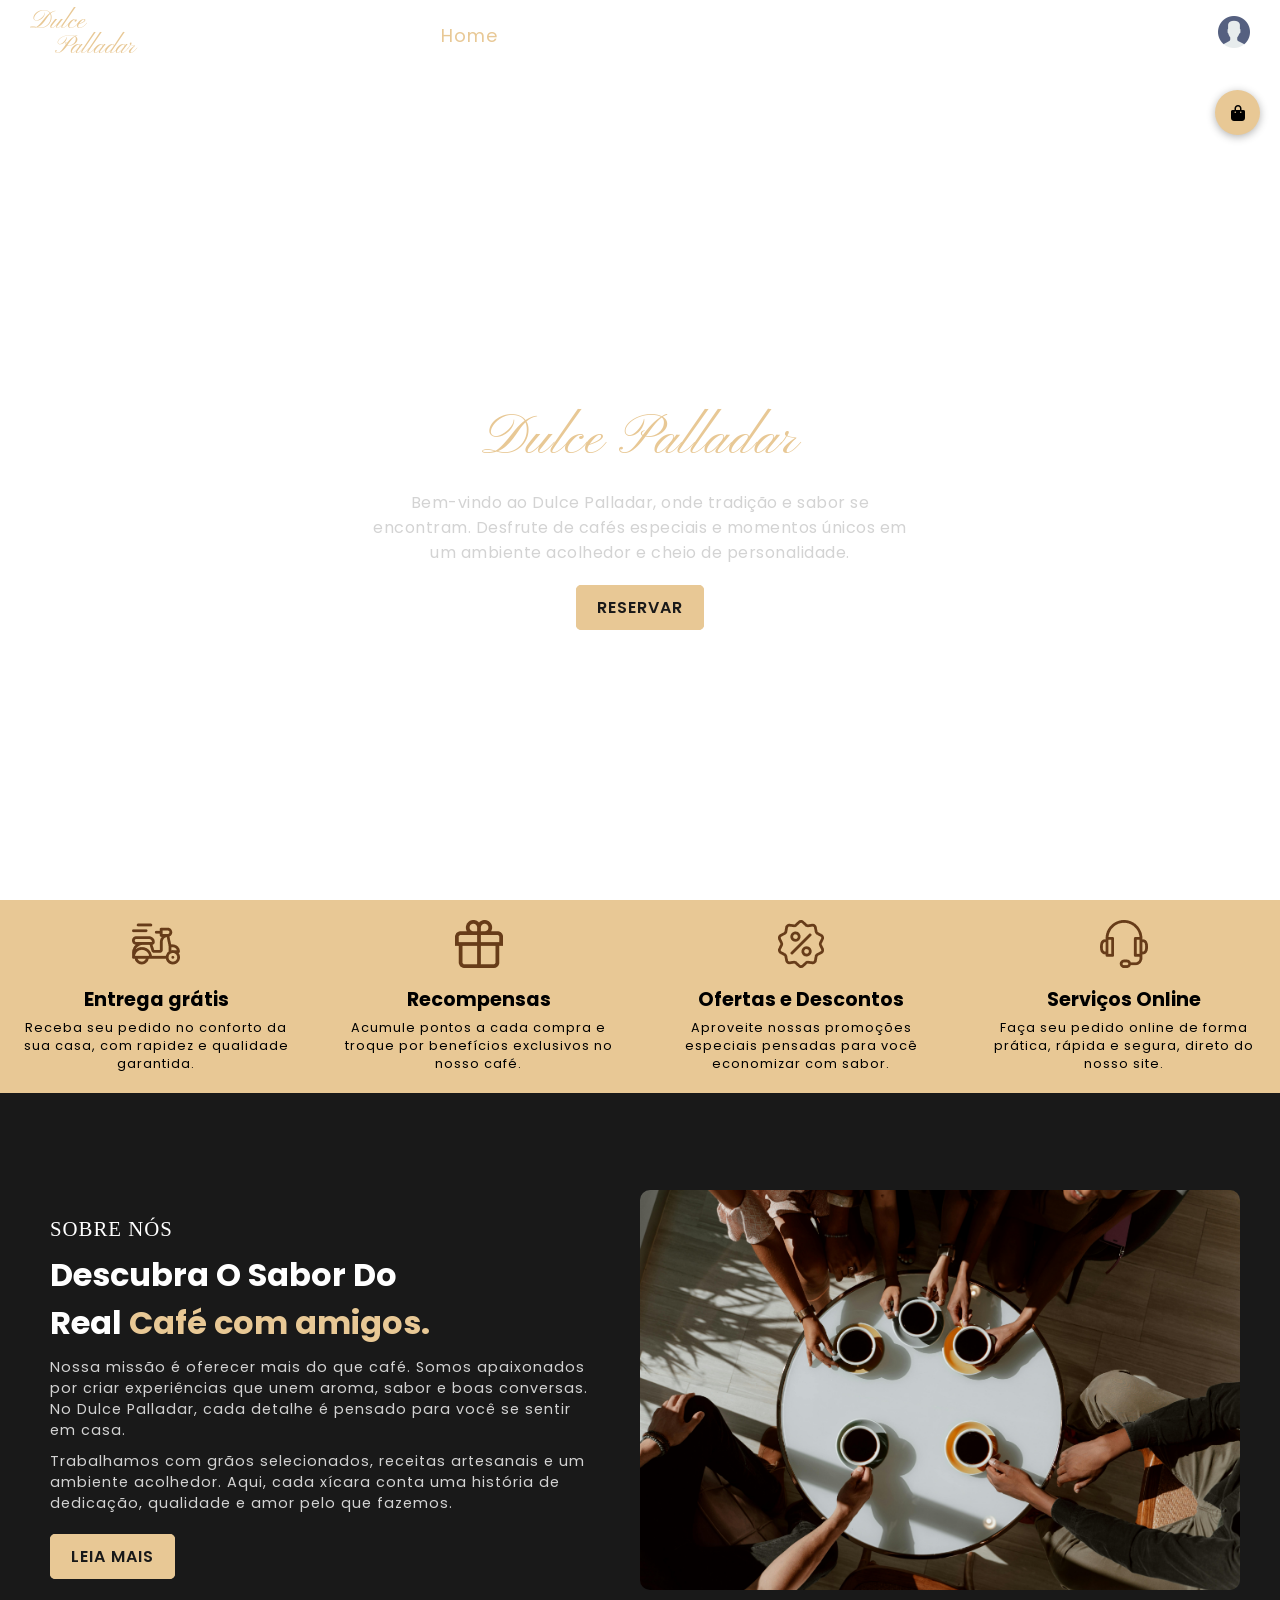
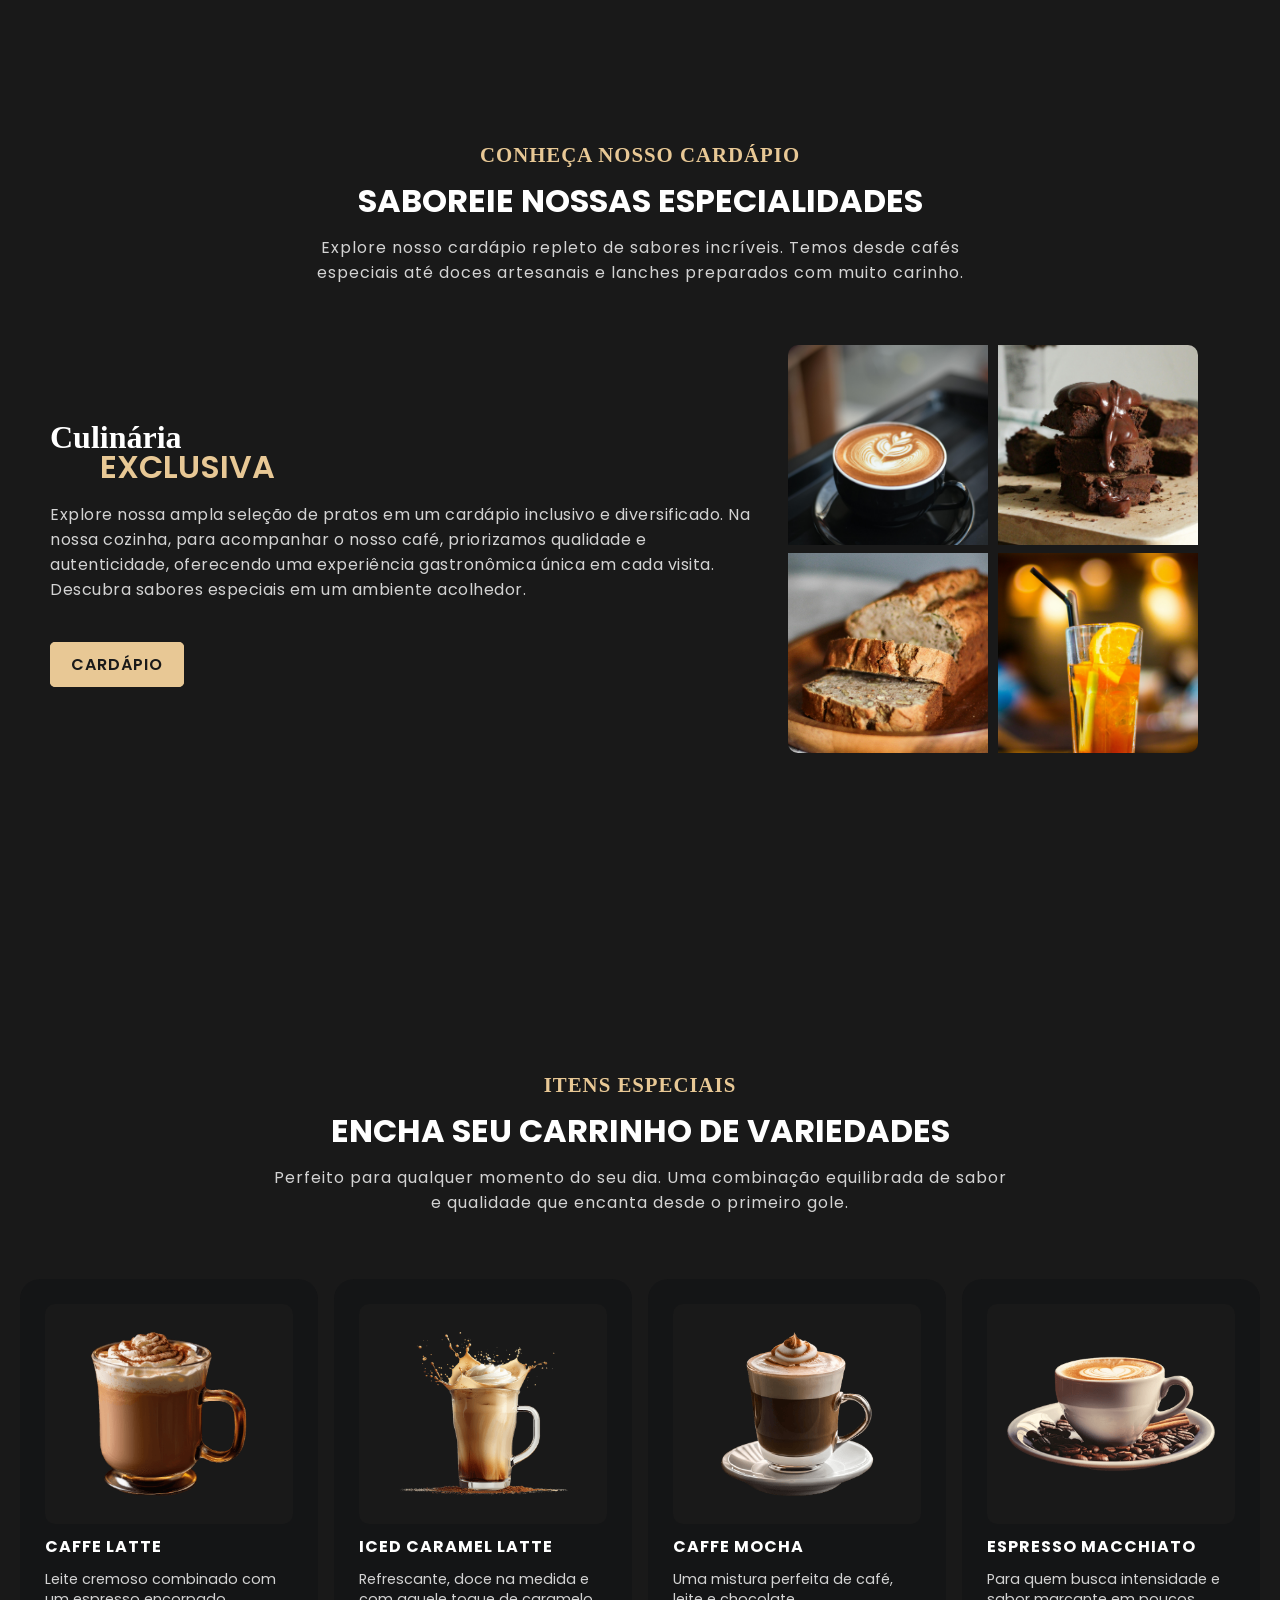
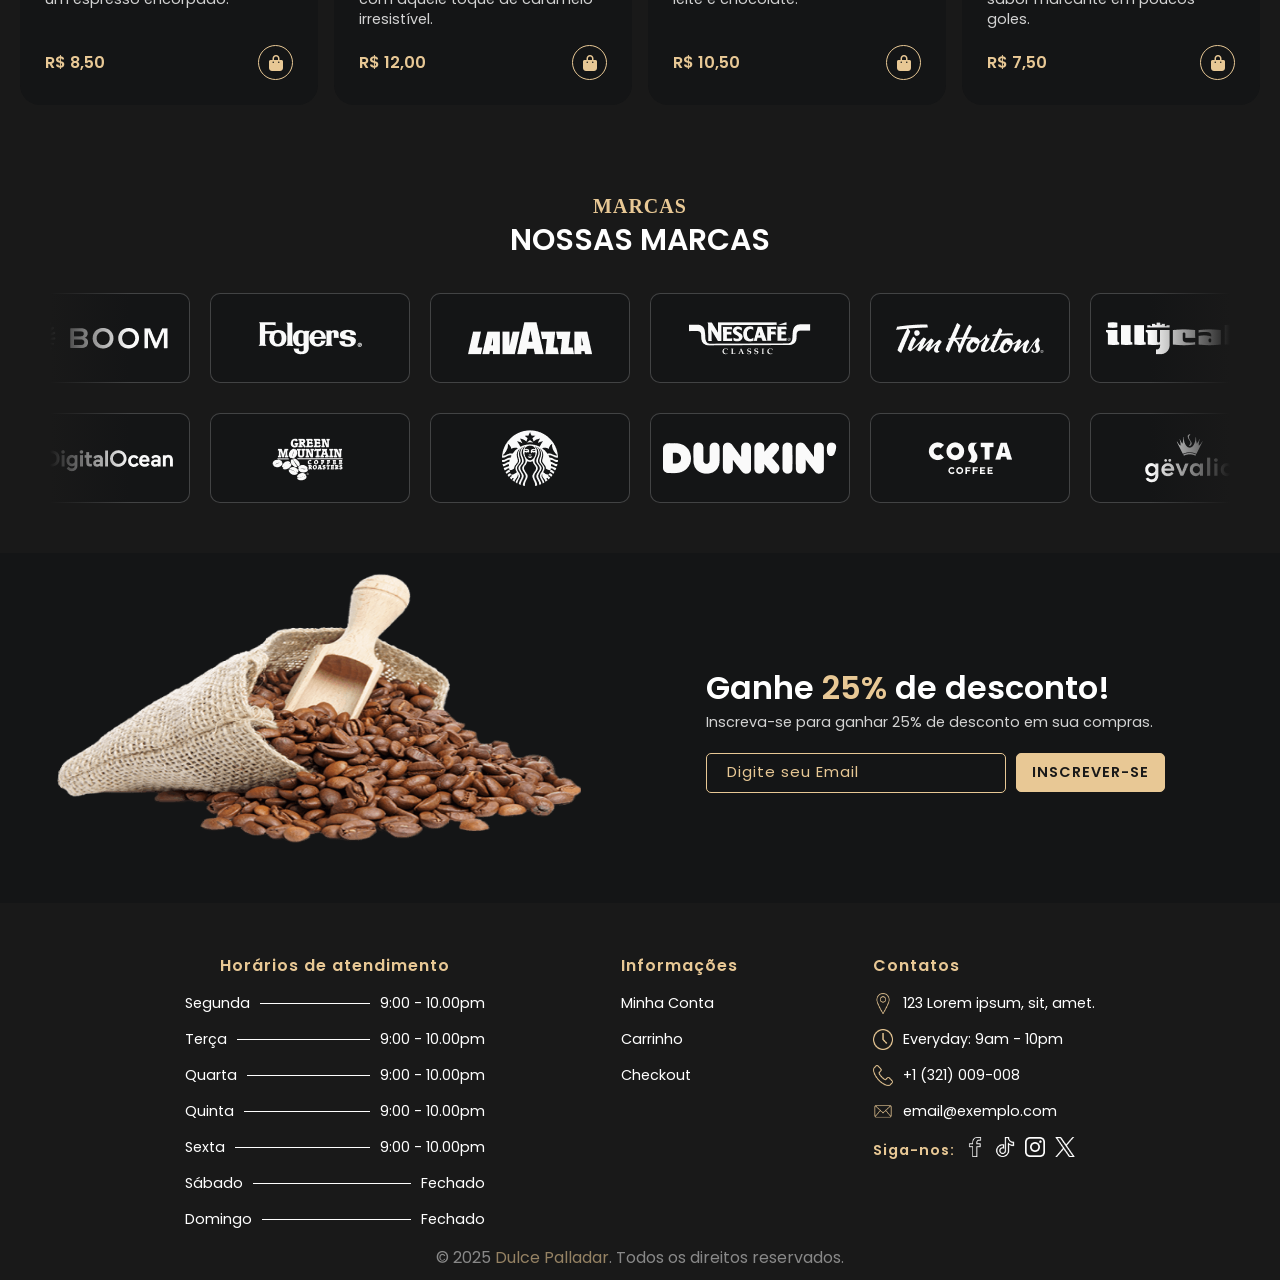
==== html/index.html @ 9bc7b3aa "feat: versão inicial do projeto" ====
<!DOCTYPE html>
<html lang="pt-br">

<head>
    <meta charset="UTF-8">
    <meta name="viewport" content="width=device-width, initial-scale=1.0">
    <link rel="stylesheet" href="../css/home.css">
    <link rel="shortcut icon" href="../assets/img/coffee-logo.png" type="image/x-icon">
    <link rel="stylesheet" href="https://cdnjs.cloudflare.com/ajax/libs/font-awesome/6.5.0/css/all.min.css">

    <title>Dulce Palladar</title>

</head>

<body>

    <section class="section-header" id="header">

        <div class="bg-section">

            <video class="vid-banner" src="../assets/vid/vidbanner.mp4" autoplay loop muted></video>

            <nav class="navbar">

                <a class="logo" href="#header">Dulce <br> <span>Palladar</span></a>

                <ul class="menu">

                    <li>
                        <a class="active" href="#header">Home</a>
                    </li>

                    <li>
                        <a href="cardapio.html">Cardápio</a>
                    </li>

                    <li>
                        <a href="#especiais">Especiais</a>
                    </li>

                    <li>
                        <a href="#footer">Contato</a>
                    </li>

                </ul>

                <div class="user">

                    <a href="../login/form.html" aria-label="Entrar ou acessar cadastro"><img src="../assets/img/user.png" alt="icone de usuário"></a>

                    <button class="icon-menu-mobile" onclick="abrirMenu()">
                        <img src="../assets/img/menu.png" alt="">
                    </button>

                </div>

                <div class="box-menu-mobile">

                    <button class="fecharmenu" onclick="fecharMenu()">
                        <img src="../assets/img/close.png" alt="">
                    </button>

                    <ul class="menu-mobile">

                        <li>
<a class="active" href="index.html">Home</a>
                        </li>

                        <li>
                            <a href="#cardapio">Cardápio</a>
                        </li>

                        <li>
                            <a href="#especiais">Especiais</a>
                        </li>

                        <li>
                            <a href="#footer">Contato</a>
                        </li>
                        
                        <div class="contato-mobile">

                            <li>
                                <img src="../assets/img/email.png" alt="">
                                <a href="#">email@company.com</a>
                            </li>

                            <li>
                                <img src="../assets/img/telephone.png" alt="">
                                <a href="#">+55 (12) 22424-2424</a>
                            </li>

                        </div>

                        <div class="social-mobile">

                            <a href="#">
                                <img src="../assets/img/twitter.png" alt="">
                            </a>

                            <a href="#">
                                <img src="../assets/img/facebook.png" alt="">
                            </a>

                            <a href="#">
                                <img src="../assets/img/instagram.png" alt="">
                            </a>

                            <a href="#">
                                <img src="../assets/img/whatsapp.png" alt="">
                            </a>

                        </div>

                    </ul>

                    <div class="box-btn-reservar-mobile">

                        <a class="btn-reservar-mobile" href="#">Reservar</a>

                    </div>

                </div>

            </nav>

            <!-- Botão flutuante do carrinho -->
            <div class="floating-cart-button" onclick="abrirCarrinho()">

                <i class="fas fa-bag-shopping"></i>

            </div>

            <!-- Sidebar do carrinho -->
            <div class="sidebar-cart" id="sidebarCart">

                <button class="close-cart" onclick="fecharCarrinho()">×</button>

                <h2>Seu Carrinho</h2>

                <div class="cart-content">

                    <p>Carrinho vazio...</p>

                </div>

            </div>

            <div class="text-banner">

                <h1>Dulce Palladar</h1>

                <p>Bem-vindo ao Dulce Palladar, onde tradição e sabor se encontram. 
                    Desfrute de cafés especiais e momentos únicos em um ambiente
                    acolhedor e cheio de personalidade.
                </p>

                <a  class="btn-reservar-mobile-principal btn" href="#">Reservar</a>

            </div>

        </div>

    </section>

    <div class="services">

        <div class="box-services">

            <img src="../assets/img/moto-icon.png" alt="">

            <h4>Entrega grátis</h4>

            <p>Receba seu pedido no conforto da sua casa, com rapidez e qualidade garantida.</p>

        </div>

        <div class="box-services">

            <img src="../assets/img/presente-icon.png" alt="">

            <h4>Recompensas</h4>

            <p>Acumule pontos a cada compra e troque por benefícios exclusivos no nosso café.</p>

        </div>

        <div class="box-services">

            <img src="../assets/img/desconto-icon.png" alt="">

            <h4>Ofertas e Descontos</h4>

            <p>Aproveite nossas promoções especiais pensadas para você economizar com sabor.</p>

        </div>

        <div class="box-services">

            <img src="../assets/img/atendimento-icon.png" alt="">

            <h4>Serviços Online</h4>

            <p>Faça seu pedido online de forma prática, rápida e segura, direto do nosso site.</p>

        </div>

    </div>

    <section class="section-sobre">

        <div class="box-text">

            <p class="title">Sobre nós</p>

            <h2 class="sub-title">Descubra O Sabor Do <br> Real <span>Café com amigos.</span></h2>

            <p>Nossa missão é oferecer mais do que café. 
                Somos apaixonados por criar experiências que unem aroma, 
                sabor e boas conversas. No Dulce Palladar, cada detalhe é pensado
                 para você se sentir em casa.
            </p>

            <p>Trabalhamos com grãos selecionados,
                 receitas artesanais e um ambiente acolhedor.
                  Aqui, cada xícara conta uma história de dedicação,
                   qualidade e amor pelo que fazemos.
            </p>

            <div class="box-btn-leiamais">
                <a class="btn-leia-mais btn" href="#">Leia Mais</a>
            </div>

        </div>

        <div class="box-img">
            <img src="../assets/img/cafe-amigos.jpg" alt="">
        </div>

    </section>

    <section class="menu-especial" id="cardapio">

        <div class="menu-especial-title">

            <h5>Conheça Nosso Cardápio</h5>

            <h2>Saboreie Nossas Especialidades</h2>

            <p>Explore nosso cardápio repleto de sabores incríveis.
                 Temos desde cafés especiais até doces artesanais e lanches preparados
                  com muito carinho.

            </p>

        </div>

        <div class="box-especialidades">

            <div class="esp-text">

                <h2>Culinária <br> <span>Exclusiva</span></h2>

                <p>Explore nossa ampla seleção de pratos em um cardápio inclusivo e diversificado. Na nossa cozinha,
                    para acompanhar o nosso café, priorizamos qualidade e autenticidade, oferecendo uma experiência
                    gastronômica única em cada visita. Descubra sabores especiais em um ambiente acolhedor.
                </p>

                <a class="btn" href="#">Cardápio</a>

            </div>

            <div class="esp-img">

                <img class="img1" src="../assets/img/cafe.jpg" alt="">
                <img class="img2" src="../assets/img/doce.jpg" alt="">
                <img class="img3" src="../assets/img/pao.jpg" alt="">
                <img class="img4" src="../assets/img/suco.jpg" alt="">

            </div>

        </div>

    </section>

    <section class="section-especial-itens">

        <div class="especial-itens-title">

            <h5>Itens especiais</h5>

            <h2>Encha seu carrinho de variedades</h2>

            <p>Perfeito para qualquer momento do seu dia.
                 Uma combinação equilibrada de sabor e qualidade
                  que encanta desde o primeiro gole.
            </p>

        </div>

        <div class="box-itens-especiais" id="especiais">

            <div class="cards">

                <div class="box-img-card">
                    <img src="../assets/img/9.png" alt="">
                </div>

                <div class="text-card">

                    <h6>CAFFE LATTE</h6>

                    <p>Leite cremoso combinado com um espresso encorpado.</p>

                    <div class="valor-btn">

                        <p>$20,00</p>

                        <div class="box-btn-cart">
                            <i class="fas fa-bag-shopping"></i>
                        </div>

                    </div>

                </div>

            </div>

            <div class="cards">

                <div class="box-img-card">
                    <img src="../assets/img/10.png" alt="">
                </div>

                <div class="text-card">

                    <h6>ICED CARAMEL LATTE</h6>

                    <p>Refrescante, doce na medida e com aquele toque de caramelo irresistível.</p>

                    <div class="valor-btn">

                        <p>$20,00</p>

                        <div class="box-btn-cart">
                            <i class="fas fa-bag-shopping"></i>
                        </div>

                    </div>

                </div>

            </div>

            <div class="cards">

                <div class="box-img-card">
                    <img src="../assets/img/11.png" alt="">
                </div>

                <div class="text-card">

                    <h6>CAFFE MOCHA</h6>

                    <p>Uma mistura perfeita de café, leite e chocolate.</p>

                    <div class="valor-btn">

                        <p>$20,00</p>

                        <div class="box-btn-cart">
                            <i class="fas fa-bag-shopping"></i>
                        </div>

                    </div>

                </div>

            </div>

            <div class="cards">

                <div class="box-img-card">
                    <img src="../assets/img/12.png" alt="">
                </div>

                <div class="text-card">

                    <h6>ESPRESSO MACCHIATO</h6>

                    <p>Para quem busca intensidade e sabor marcante em poucos goles.</p>

                    <div class="valor-btn">

                        <p>$20,00</p>

                        <div class="box-btn-cart">
                            <i class="fas fa-bag-shopping"></i>
                        </div>

                    </div>

                </div>

            </div>

        </div>

    </section>

    <section class="section-brands">

        <div class="title-brands">

            <h5>Marcas</h5>

            <h2>Nossas Marcas</h2>

        </div>

        <div class="box-brands">

            <div class="slider">

                <div class="flex-brand">

                    <div class="brands">
                        <img src="../assets/img/brand-1.png" alt="">
                    </div>
    
                    <div class="brands">
                        <img src="../assets/img/brand-2.png" alt="">
                    </div>
    
                    <div class="brands">
                        <img src="../assets/img/brand-3.png" alt="">
                    </div>
    
                    <div class="brands">
                        <img src="../assets/img/brand-4.png" alt="">
                    </div>
    
                    <div class="brands">
                        <img src="../assets/img/brand-5.png" alt="">
                    </div>
    
                    <div class="brands">
                        <img src="../assets/img/brand-6.png" alt="">
                    </div>
    
                </div>
    
                <div class="flex-brand">
    
                    <div class="brands">
                        <img src="../assets/img/brand-1.png" alt="">
                    </div>
    
                    <div class="brands">
                        <img src="../assets/img/brand-2.png" alt="">
                    </div>
    
                    <div class="brands">
                        <img src="../assets/img/brand-3.png" alt="">
                    </div>
    
                    <div class="brands">
                        <img src="../assets/img/brand-4.png" alt="">
                    </div>
    
                    <div class="brands">
                        <img src="../assets/img/brand-5.png" alt="">
                    </div>
    
                    <div class="brands">
                        <img src="../assets/img/brand-6.png" alt="">
                    </div>
    
                </div>

                <div class="flex-brand">
    
                    <div class="brands">
                        <img src="../assets/img/brand-1.png" alt="">
                    </div>
    
                    <div class="brands">
                        <img src="../assets/img/brand-2.png" alt="">
                    </div>
    
                    <div class="brands">
                        <img src="../assets/img/brand-3.png" alt="">
                    </div>
    
                    <div class="brands">
                        <img src="../assets/img/brand-4.png" alt="">
                    </div>
    
                    <div class="brands">
                        <img src="../assets/img/brand-5.png" alt="">
                    </div>
    
                    <div class="brands">
                        <img src="../assets/img/brand-6.png" alt="">
                    </div>
    
                </div>

            </div>

            <div class="slider">

                <div class="flex-brand reverse">

                    <div class="brands">
                        <img src="../assets/img/brand-7.png" alt="">
                    </div>
    
                    <div class="brands">
                        <img src="../assets/img/brand-8.png" alt="">
                    </div>
    
                    <div class="brands">
                        <img src="../assets/img/brand-9.png" alt="">
                    </div>
    
                    <div class="brands">
                        <img src="../assets/img/brand-10.png" alt="">
                    </div>
    
                    <div class="brands">
                        <img src="../assets/img/brand-11.png" alt="">
                    </div>
    
                    <div class="brands">
                        <img src="../assets/img/brand-12.png" alt="">
                    </div>
    
                </div>

                <div class="flex-brand reverse">

                    <div class="brands">
                        <img src="../assets/img/brand-7.png" alt="">
                    </div>
    
                    <div class="brands">
                        <img src="../assets/img/brand-8.png" alt="">
                    </div>
    
                    <div class="brands">
                        <img src="../assets/img/brand-9.png" alt="">
                    </div>
    
                    <div class="brands">
                        <img src="../assets/img/brand-10.png" alt="">
                    </div>
    
                    <div class="brands">
                        <img src="../assets/img/brand-11.png" alt="">
                    </div>
    
                    <div class="brands">
                        <img src="../assets/img/brand-12.png" alt="">
                    </div>
    
                </div>

                <div class="flex-brand reverse">

                    <div class="brands">
                        <img src="../assets/img/brand-7.png" alt="">
                    </div>
    
                    <div class="brands">
                        <img src="../assets/img/brand-8.png" alt="">
                    </div>
    
                    <div class="brands">
                        <img src="../assets/img/brand-9.png" alt="">
                    </div>
    
                    <div class="brands">
                        <img src="../assets/img/brand-10.png" alt="">
                    </div>
    
                    <div class="brands">
                        <img src="../assets/img/brand-11.png" alt="">
                    </div>
    
                    <div class="brands">
                        <img src="../assets/img/brand-12.png" alt="">
                    </div>
    
                </div>
    
            </div>

        </div>

    </section>

    <section class="section-desconto">

        <div class="desconto-img">
            <img src="../assets/img/img-desconto.png" alt="">
        </div>

        <div class="desconto-subscribe">

            <h2>Ganhe <span>25%</span> de desconto!</h2>

            <p>Inscreva-se para ganhar 25% de desconto em sua compras.</p>

            <div class="desconto-email">

                <form class="form-desconto">

                    <input type="email" name="email" placeholder="Digite seu Email">

                    <button class="btn" type="submit">Inscrever-se</button>

                </form>

            </div>

        </div>

    </section>

    <footer id="footer">

        <div class="box-horarios">

            <h6>Horários de atendimento</h6>

            <div class="horarios">

                <p>Segunda</p>

                <div class="line"></div>

                <p>9:00 - 10.00pm</p>

            </div>

            <div class="horarios">

                <p>Terça</p>

                <div class="line"></div>

                <p>9:00 - 10.00pm</p>

            </div>

            <div class="horarios">

                <p>Quarta</p>

                <div class="line"></div>

                <p>9:00 - 10.00pm</p>

            </div>

            <div class="horarios">

                <p>Quinta</p>

                <div class="line"></div>

                <p>9:00 - 10.00pm</p>

            </div>

            <div class="horarios">

                <p>Sexta</p>

                <div class="line"></div>

                <p>9:00 - 10.00pm</p>

            </div>

            <div class="horarios">

                <p>Sábado</p>

                <div class="line"></div>

                <p>Fechado</p>

            </div>

            <div class="horarios">

                <p>Domingo</p>

                <div class="line"></div>

                <p>Fechado</p>

            </div>

        </div>

        <div class="informacoes">

            <h5>Informações</h5>

            <a href="#">Minha Conta</a>
            <a href="#">Carrinho</a>
            <a href="#">Checkout</a>

        </div>

        <div class="box-contato">

            <h5>Contatos</h5>

            <div class="contato">

                <img src="../assets/img/place-localizer.png" alt="">
                <p>123 Lorem ipsum, sit, amet.</p>

            </div>

            <div class="contato">

                <img src="../assets/img/clock.png" alt="">
                <p>Everyday: 9am - 10pm</p>

            </div>

            <div class="contato">

                <img src="../assets/img/telephone.png" alt="">
                <a href="#">+1 (321) 009-008</a>

            </div>

            <div class="contato">

                <img src="../assets/img/email.png" alt="">
                <a href="#">email@exemplo.com</a>

            </div>

            <div class="social">

                <p>Siga-nos:</p>

                <a href="#">
                    <img src="../assets/img/facebook.png" alt="">
                </a>
                
                <a href="#">
                    <img src="../assets/img/tik-tok.png" alt="">
                </a>
                
                <a href="#">
                    <img src="../assets/img/instagram.png" alt="">
                </a>

                <a href="#">
                    <img src="../assets/img/twitter.png" alt="">
                </a>

            </div>

        </div>

        <p>&copy; 2025 <span>Dulce Palladar</span>. Todos os direitos reservados.</p>

    </footer>

</body>
<script src="../scripts.js"></script>
</html>
---- css/home.css ----
@import url("https://fonts.googleapis.com/css2?family=Poppins:wght@400;600;700&display=swap");
@import url('https://fonts.googleapis.com/css2?family=Pinyon+Script&display=swap');

* {
  margin: 0px;
  padding: 0px;
  box-sizing: border-box;
  font-family: "Poppins";
  scroll-behavior: smooth;
  transition: all 0.3s ease-in-out;
}

:root {
  --font-destaque: "Brawler", serif;
  --font-logo: "Pinyon Script", cursive;
  --cor-padrao: #fff;
  --cor-destaque: #e8c895;
  --cor-neutra: #d3d3d3;
  --cor-de-fundo: #191919;
}

.btn {
  text-transform: uppercase;
  letter-spacing: 1px;
  font-weight: 600;
  color: var(--cor-de-fundo);
  background-color: var(--cor-destaque);
  border: 1px solid var(--cor-destaque);
  padding: 10px 20px;
  text-decoration: none;
  border-radius: 5px;
  transition: 0.3s ease;
}

.btn:hover {
  background-color: transparent;
  color: var(--cor-destaque);
}

/*******HEADER********/

.section-header {
  height: 100vh;
}

.navbar {
  position: fixed;
  top: 0;
  left: 0;
  width: 100%;
  height: 70px;
  display: flex;
  justify-content: center;
  align-items: center;
  z-index: 999;
  background-color: transparent;
  transition: background-color 0.3s ease, backdrop-filter 0.3s ease;
}

/* Quando rolar, ativa o fundo */
.navbar.scrolling {
  background-color: rgba(25, 25, 25, 0.9);
  backdrop-filter: blur(8px);
}

.logo {
  font-family: var(--font-logo);
  color: var(--cor-destaque);
  font-size: 1.6rem;
  line-height: 25px;
  cursor: pointer;
  position: absolute;
  left: 30px;
}

.logo > span {
  font-family: var(--font-logo);
  margin-left: 25px;
}

.menu {
  display: flex;
  list-style: none;
  gap: 25px;
}

.menu > li > a {
  text-decoration: none;
  color: var(--cor-padrao);
  font-size: 18px;
  letter-spacing: 1px;
}

.menu > li > a:hover {
  color: var(--cor-destaque);
  transition: 0.5s;
}

.menu > li > a.active {
  color: var(--cor-destaque);
}

.box-menu-mobile {
  display: none;
}

.icon-menu-mobile {
  display: none;
}

.user {
  position: absolute;
  right: 30px;
}

.user > a > img {
  width: 32px;
  height: 32px;
  object-fit: contain;
  cursor: pointer;
}

.esp-img {
  display: grid;
  grid-template-columns: repeat(2, minmax(0, 1fr));
  gap: 8px;
  align-items: center;
}

.esp-img > img {
  width: 100%;
  max-width: 200px;
  aspect-ratio: 1;
  height: auto;
  object-fit: cover;
}

.box-itens-especiais {
  grid-template-columns: repeat(4, minmax(0, 1fr));
  align-items: stretch;
}

.cards {
  min-width: 0;
  height: auto;
  min-height: 420px;
  display: flex;
  flex-direction: column;
}

.box-img-card {
  flex: 0 0 220px;
  height: auto;
  overflow: hidden;
}

.box-img-card > img {
  max-height: 180px;
  object-fit: contain;
}

.text-card {
  flex: 1;
  height: auto;
  min-height: 150px;
}

.text-card > h6,
.text-card > p {
  overflow-wrap: anywhere;
}

.form-desconto {
  display: flex;
  align-items: center;
  flex-wrap: wrap;
  gap: 10px;
}

.form-desconto > input {
  min-width: 0;
}

.vid-banner {
  position: absolute;
  width: 100%;
  height: 100%;
  object-fit: cover;
  object-position: center;
  filter: brightness(50%);
}

.text-banner {
  position: absolute;
  text-align: center;
  width: 100%;
  max-width: 600px;
  top: 45%;
  left: 50%;
  transform: translate(-50%);
  padding: 0 20px;
}

.text-banner > h1 {
  font-family: var(--font-logo);
  font-weight: 400;
  font-size: 3.5rem;
  color: var(--cor-destaque);
  margin-bottom: 15px;
  letter-spacing: 1px;
}

.text-banner > p {
  font-size: 1rem;
  letter-spacing: 0.5px;
  color: var(--cor-neutra);
  margin-bottom: 30px;
}

.text-banner > .btn-reservar-mobile-principal {
  font-size: 1rem;
}

.btn-reservar-mobile {
  display: none;
}

/* Botão flutuante fixo do carrinho */
.floating-cart-button {
   position: fixed;
   top: 90px;
   right: 20px;
  z-index: 1000;
  width: 45px;
  height: 45px;
  background-color: var(--cor-destaque);
  border-radius: 50%;
  display: flex;
  justify-content: center;
  align-items: center;
  cursor: pointer;
  box-shadow: 0 2px 8px rgba(0, 0, 0, 0.3);
}

.floating-cart-button i {
  text-align: center;
}

/* Sidebar do carrinho */
.sidebar-cart {
   position: fixed;
   top: 0;
   right: -100%;
  width: 300px;
  height: 100%;
  background-color: #141516;
  box-shadow: 2px 0 10px rgba(0, 0, 0, 0.3);
  padding: 20px;
  z-index: 1001;
  transition: left 0.3s ease;
}

.sidebar-cart.open {
   right: 0;
}

.sidebar-cart h2 {
  color: var(--cor-destaque);
  font-size: 1.6rem;
  letter-spacing: 1px;
  margin-bottom: 20px;
}

.sidebar-cart .cart-content {
  color: var(--cor-padrao);
  font-size: 1rem;
  letter-spacing: 1px;
}

.close-cart {
  position: absolute;
  top: 15px;
  right: 20px;
  background: none;
  border: none;
  font-size: 2rem;
  color: var(--cor-destaque);
  cursor: pointer;
}

/*******SERVICES********/

.services {
  width: 100%;
  height: auto;
  padding: 20px;
  background-color: var(--cor-destaque);
  display: grid;
  grid-template-columns: repeat(4, 1fr);
  gap: 50px;
}

.box-services {
  text-align: center;
}

.box-services > img {
  margin-bottom: 10px;
}

.box-services > h4 {
  font-size: 1.2rem;
  margin-bottom: 5px;
}

.box-services > p {
  font-size: 0.8rem;
  letter-spacing: 1px;
}

/*******SECTION SOBRE********/

.section-sobre {
  background-color: var(--cor-de-fundo);
  width: 100%;
  min-height: 600px;
  display: flex;
  align-items: center;
}

.box-text {
  width: 50%;
  padding: 50px;
}

.box-text > .title {
  font-family: var(--font-destaque);
  font-size: 1.3rem;
  color: var(--cor-padrao);
  text-transform: uppercase;
  margin-bottom: 10px;
}

.box-text > .title:hover {
  color: var(--cor-destaque);
  transition: 0.3s;
}

.box-text > .sub-title {
  font-size: 2rem;
  color: var(--cor-padrao);
  margin-bottom: 10px;
}

.box-text > .sub-title > span {
  color: var(--cor-destaque);
}

.box-text > p {
  margin-bottom: 10px;
  font-size: 0.9rem;
  letter-spacing: 1px;
  color: var(--cor-neutra);
}

.box-btn-leiamais {
  margin-top: 30px;
}

.btn-leia-mais {
  font-size: 1rem;
}

.box-img > img {
  height: 400px;
  border-radius: 10px;
}

/*******MENU ESPECIAL********/

.menu-especial {
  padding: 50px;
  height: 100vh;
  background-color: var(--cor-de-fundo);
}

.menu-especial-title {
  display: flex;
  flex-direction: column;
  justify-content: center;
  align-items: center;
  gap: 10px;
  margin-bottom: 30px;
}

.menu-especial-title > h5 {
  font-family: var(--font-destaque);
  font-size: 1.3rem;
  color: var(--cor-destaque);
  text-transform: uppercase;
  letter-spacing: 1px;
}

.menu-especial-title > h2 {
  font-size: 2rem;
  color: var(--cor-padrao);
  text-transform: uppercase;
}

.menu-especial-title > p {
  font-size: 1rem;
  letter-spacing: 1px;
  color: var(--cor-neutra);
  text-align: center;
  max-width: 60%;
}

.box-especialidades {
  display: flex;
  align-items: center;
}

.esp-text {
  width: 60%;
}

.esp-text > h2 {
  font-family: var(--font-destaque);
  font-size: 2rem;
  font-weight: 600;
  color: var(--cor-padrao);
  line-height: 30px;
  margin-bottom: 20px;
}

.esp-text > h2 > span {
  margin-left: 50px;
  color: var(--cor-destaque);
  text-transform: uppercase;
}

.esp-text > p {
  color: var(--cor-neutra);
  margin-bottom: 50px;
  font-size: 1rem;
  letter-spacing: 0.5px;
}

.esp-text > a {
  font-size: 1rem;
}

.esp-img {
  width: 40%;
  text-align: center;
  padding: 30px;
}

.esp-img > img {
  width: 200px;
  height: 200px;
}

.esp-img > img:hover {
  scale: 110%;
  border-radius: 10px;
  transition: 0.5s;
}

.esp-img > .img1 {
  border-top-left-radius: 10px;
}

.esp-img > .img2 {
  border-top-right-radius: 10px;
}

.esp-img > .img3 {
  border-bottom-left-radius: 10px;
}

.esp-img > .img4 {
  border-bottom-right-radius: 10px;
}

/*******ESPECIAL ITENS********/

.section-especial-itens {
  background-color: var(--cor-de-fundo);
  padding: 80px 20px 40px;
}

.especial-itens-title {
  position: relative;
  z-index: 1;
  display: flex;
  flex-direction: column;
  justify-content: center;
  align-items: center;
  gap: 10px;
  text-align: center;
}

.especial-itens-title > h5 {
  font-family: var(--font-destaque);
  font-size: 1.3rem;
  text-transform: uppercase;
  letter-spacing: 1px;
  color: var(--cor-destaque);
}

.especial-itens-title > h2 {
  margin: 0;
  font-size: 2rem;
  text-transform: uppercase;
  color: var(--cor-padrao);
}

.especial-itens-title > p {
  font-size: 1rem;
  letter-spacing: 1px;
  max-width: 60%;
  color: var(--cor-neutra);
}

.box-itens-especiais {
  display: grid;
  grid-template-columns: repeat(4, minmax(0, 1fr));
  gap: 16px;
  margin-top: 64px;
  align-items: stretch;
}

.cards {
  background-color: #141516;
  min-height: 420px;
  height: auto;
  border-radius: 20px;
  padding: 25px;
  display: flex;
  flex-direction: column;
}

.box-img-card {
  display: flex;
  justify-content: center;
  align-items: center;
  width: 100%;
  height: 220px;
  flex: 0 0 220px;
  padding: 20px;
  border-radius: 10px;
  background-color: #191919;
  overflow: hidden;
}

.cards:hover .box-img-card > img {
  transform: scale(1.08) translateY(-3px);
}

.box-img-card > img {
  width: 100%;
  max-height: 180px;
  object-fit: contain;
  transition: transform 0.3s ease;
}

.text-card {
  flex: 1;
  min-height: 150px;
  height: auto;
  display: flex;
  flex-direction: column;
  justify-content: space-between;
}

.text-card > h6 {
  font-size: 1rem;
  color: var(--cor-padrao);
  letter-spacing: 1px;
  margin: 10px 0px;
}

.text-card > p {
  font-size: 0.9rem;
  color: var(--cor-neutra);
  margin-bottom: 16px;
  line-height: 1.4;
  min-height: 40px;
  height: auto;
}

.valor-btn {
  display: flex;
  justify-content: space-between;
  align-items: center;
  gap: 12px;
  margin-top: auto;
  min-height: 35px;
}

.valor-btn > p {
  min-width: 0;
  white-space: nowrap;
}

.valor-btn > p {
  font-size: 1rem;
  font-weight: 600;
  color: var(--cor-destaque);
}

.box-btn-cart {
  border: 1px solid #e8c895;
  border-radius: 100%;
  width: 35px;
  height: 35px;
  padding: 8px;
  position: relative;
}

.box-btn-cart > i {
  position: absolute;
  top: 50%;
  left: 50%;
  transform: translate(-50%, -50%);
  color: var(--cor-destaque);
  cursor: pointer;
}

.box-btn-cart:hover {
  background-color: #3E160C;
  transition: 0.5s;
}

/*******BRANDS********/

.section-brands {
  background-color: var(--cor-de-fundo);
  padding: 50px;
  text-align: center;
}

.title-brands {
  margin-bottom: 30px;
}

.title-brands > h5 {
  font-family: var(--font-destaque);
  font-size: 20px;
  color: var(--cor-destaque);
  text-transform: uppercase;
  letter-spacing: 1px;
}

.title-brands > h2 {
  font-size: 30px;
  font-weight: 600;
  color: var(--cor-padrao);
  text-transform: uppercase;
}

.slider {
  display: flex;
  gap: 20px;
}

.flex-brand {
  display: flex;
  gap: 20px;
  animation: brandLoop 20s linear infinite;
}

.reverse {
  animation-direction: reverse;
}

.box-brands {
  display: flex;
  flex-direction: column;
  justify-content: center;
  align-items: center;
  gap: 30px;
  overflow-x: hidden;
  position: relative;
}

.box-brands::before,
.box-brands::after {
  content: "";
  position: absolute;
  top: 0;
  width: 80px;
  height: 100%;
  z-index: 2;
  pointer-events: none;
}

.box-brands::before {
  left: 0;
  background: linear-gradient(
    to right,
    var(--cor-de-fundo) 0%,
    transparent 100%
  );
}

.box-brands::after {
  right: 0;
  background: linear-gradient(
    to left,
    var(--cor-de-fundo) 0%,
    transparent 100%
  );
}

.brands {
  border: 1px solid rgba(250, 250, 250, 0.2);
  border-radius: 10px;
  padding: 5px 10px;
  background-color: #141516;
  display: flex;
  justify-content: center;
  align-items: center;
  height: 90px;
  width: 200px;
}

@keyframes brandLoop {
  from {
    transform: translateX(0);
  }
  to {
    transform: translateX(100%);
  }
}

.section-desconto {
  background-color: #141516;
  padding: 0px 50px;
  display: flex;
  justify-content: space-between;
  align-items: center;
  height: 350px;
}

.desconto-img {
  height: 100%;
  width: 50%;
}

.desconto-img > img {
  width: 90%;
  height: 300px;
}

.desconto-subscribe {
  margin: auto;
}

.desconto-subscribe > h2 {
  font-size: 2rem;
  font-weight: 600;
  color: var(--cor-padrao);
}

.desconto-subscribe > h2 > span {
  color: var(--cor-destaque);
}

.desconto-subscribe > p {
  font-size: 0.9rem;
  color: var(--cor-neutra);
}

.desconto-email {
  margin-top: 20px;
}

.form-desconto > input {
  padding-inline: 20px;
  background-color: transparent;
  border: 1px solid #e8c895;
  border-radius: 5px;
  height: 40px;
  width: 300px;
}

.form-desconto > input::placeholder {
  color: var(--cor-destaque);
  letter-spacing: 1px;
  font-size: 15px;
}

.form-desconto > input:focus {
  background-color: var(--cor-padrao);
}

.form-desconto > button {
  font-size: 0.9rem;
  padding: 8px 15px;
}

.form-desconto > button:hover {
  background-color: transparent;
  color: var(--cor-destaque);
  transition: 0.5s;
}

footer {
  background-color: var(--cor-de-fundo);
  padding: 50px;
  display: flex;
  justify-content: space-evenly;
  position: relative;
}

.box-horarios {
  display: flex;
  flex-direction: column;
  justify-content: center;
  align-items: center;
  gap: 15px;
  width: 300px;
}

.box-horarios > h6 {
  font-size: 1rem;
  font-weight: 600;
  color: var(--cor-destaque);
  letter-spacing: 1px;
}

.horarios {
  display: flex;
  justify-content: center;
  align-items: center;
  gap: 10px;
  width: 100%;
}

.horarios > p {
  font-size: 0.9rem;
  color: var(--cor-padrao);
  flex-shrink: 0;
}

.line {
  width: 100%;
  height: 1px;
  background-color: var(--cor-padrao);
}

.informacoes {
  display: flex;
  flex-direction: column;
  gap: 15px;
}

.informacoes > h5 {
  font-size: 1rem;
  font-weight: 600;
  color: var(--cor-destaque);
  letter-spacing: 1px;
}

.informacoes > a {
  font-size: 0.9rem;
  color: var(--cor-padrao);
  text-decoration: none;
}

.box-contato {
  display: flex;
  flex-direction: column;
  gap: 15px;
}

.box-contato > h5 {
  font-size: 1rem;
  font-weight: 600;
  color: var(--cor-destaque);
  letter-spacing: 1px;
}

.contato {
  display: flex;
  gap: 10px;
}

.contato > p,
a {
  font-size: 0.9rem;
  color: var(--cor-padrao);
  text-decoration: none;
}

.contato > a:hover {
  color: var(--cor-destaque);
}

.contato > img {
  width: 20px;
}

.social {
  display: flex;
  align-items: center;
  gap: 10px;
}

.social > p {
  font-size: 0.9rem;
  font-weight: 600;
  color: var(--cor-destaque);
  letter-spacing: 1px;
}

.social > a > img {
  width: 20px;
}

footer > p {
  font-size: 1rem;
  color: var(--cor-neutra);
  opacity: 60%;
  position: absolute;
  bottom: 10px;
}

footer > p > span {
  color: var(--cor-destaque);
}
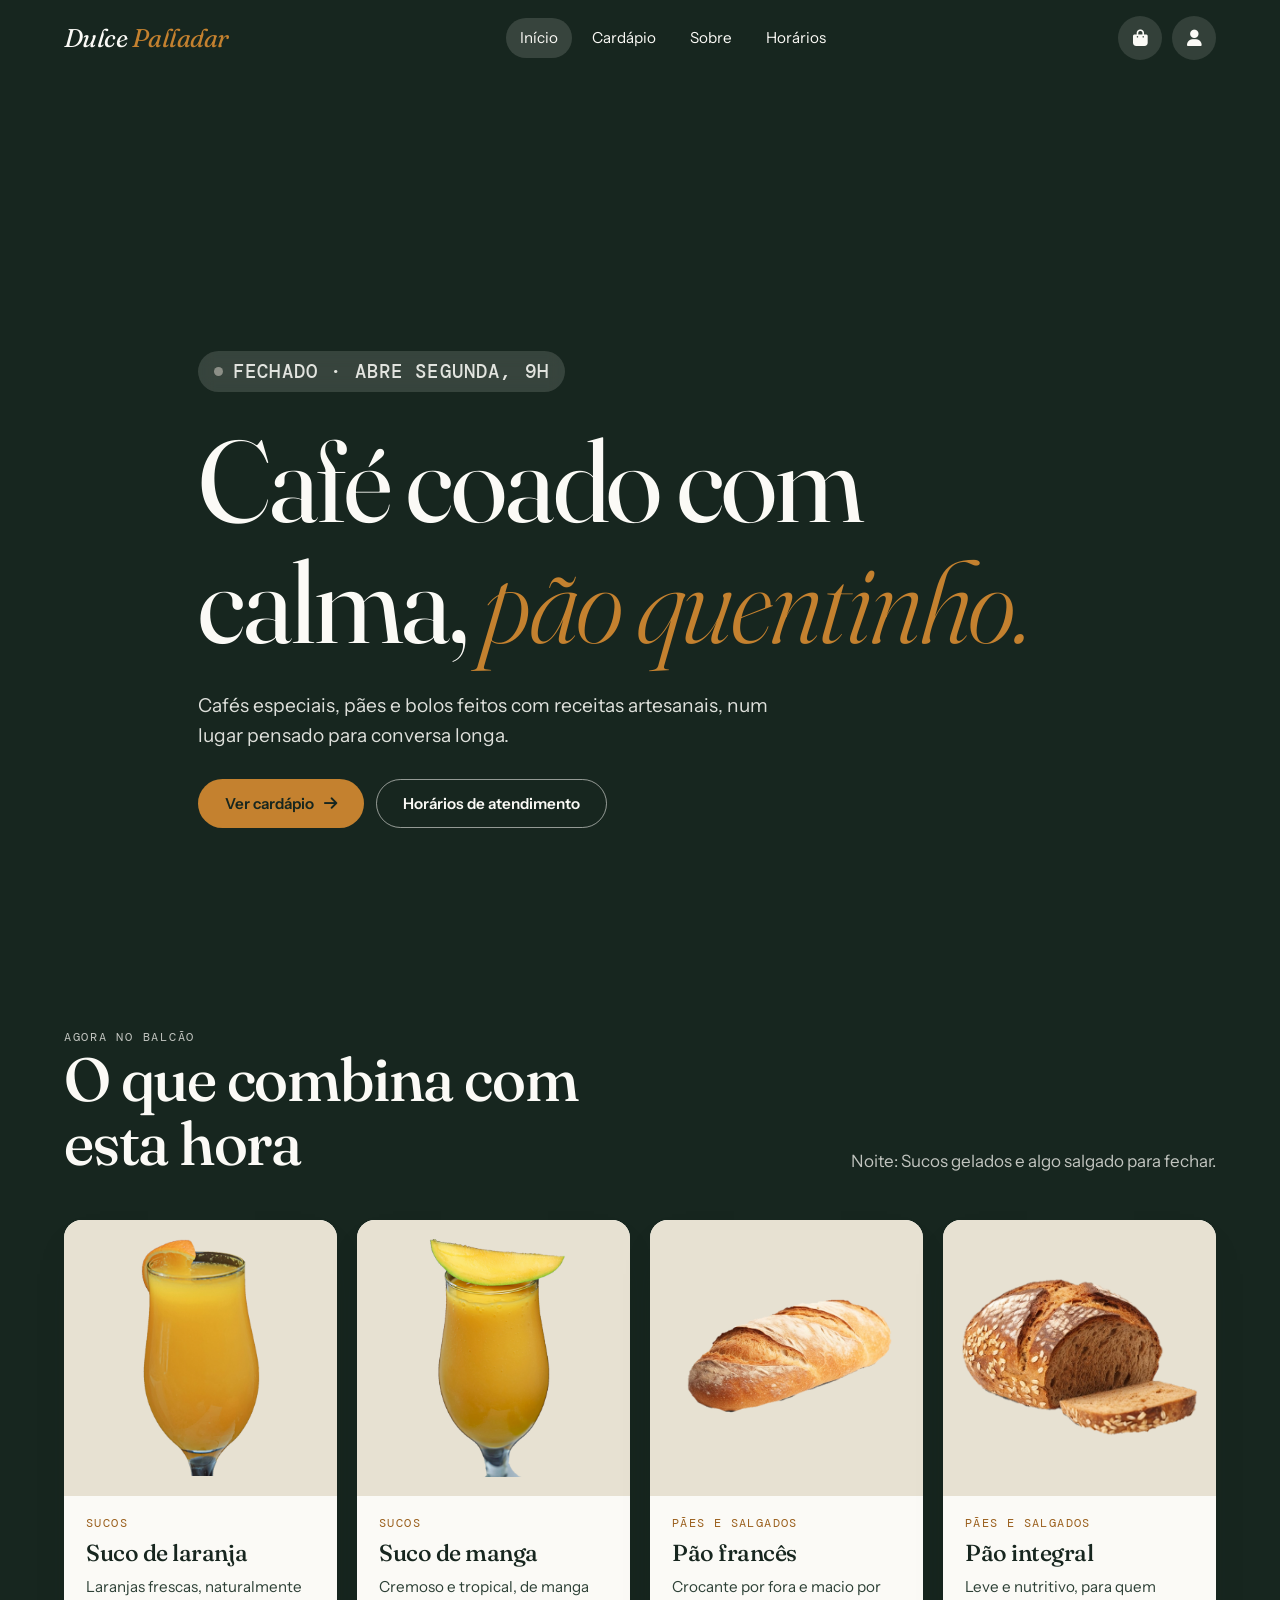
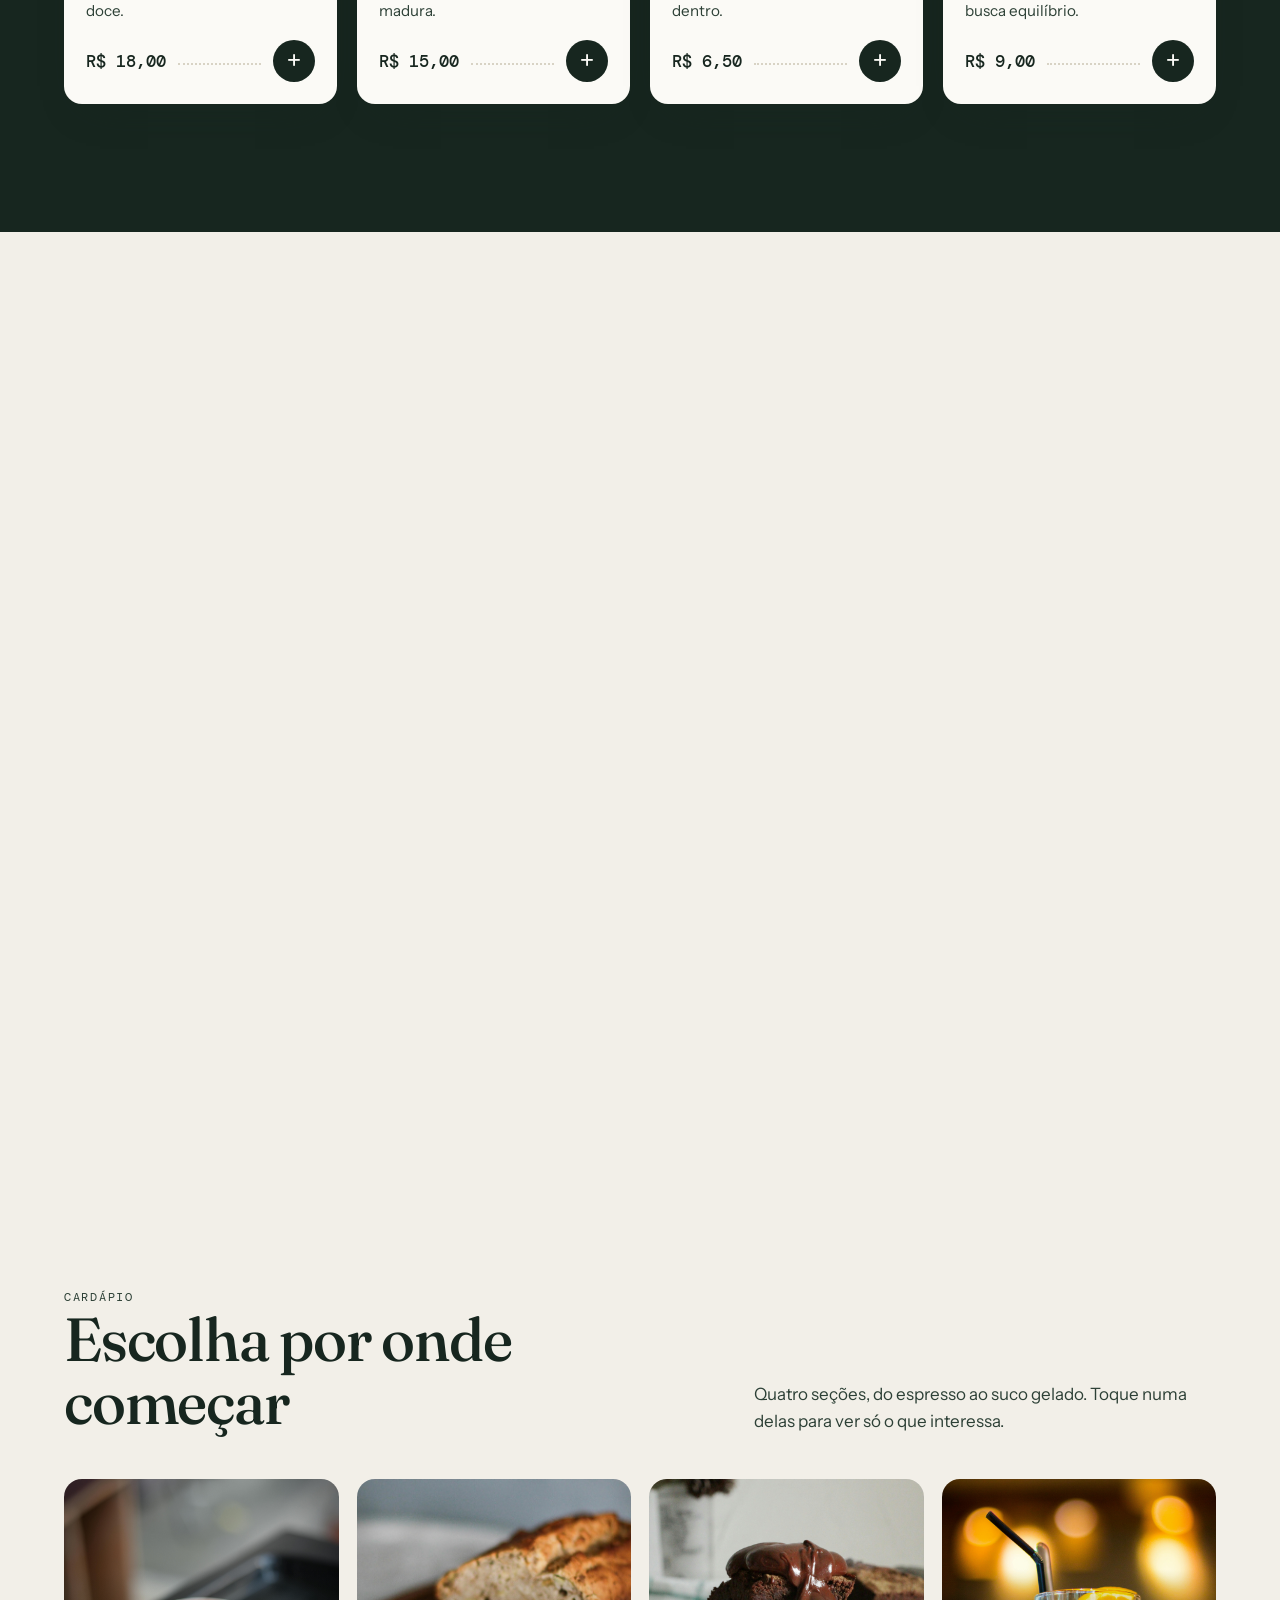
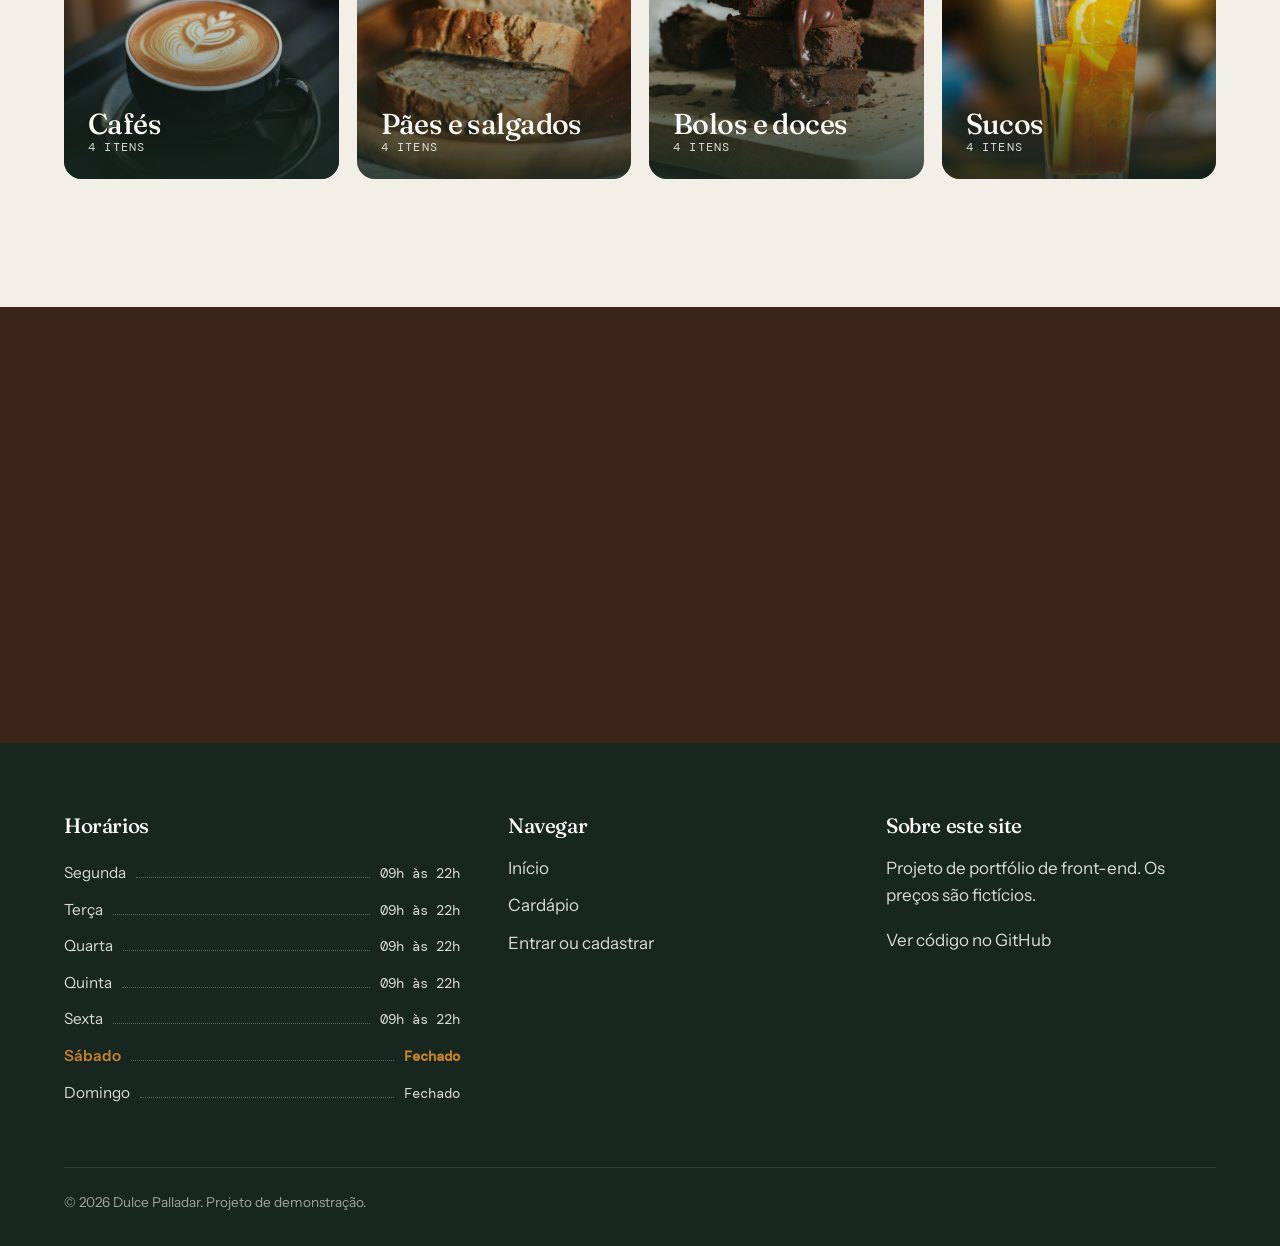
==== commit 817563ee: "feat: redesenha home e cardápio e otimiza imagens e vídeo - novo sistema visual compartilhado (css/s" ====
--- a/html/index.html
+++ b/html/index.html
@@ -1,781 +1,139 @@
 <!DOCTYPE html>
-<html lang="pt-br">
+<html lang="pt-BR">
+<head>
+<meta charset="UTF-8">
+<meta name="viewport" content="width=device-width, initial-scale=1.0">
+<link rel="icon" href="../assets/img/coffee-logo.png">
+<link rel="preconnect" href="https://fonts.googleapis.com">
+<link rel="preconnect" href="https://fonts.gstatic.com" crossorigin>
+<link rel="stylesheet" href="https://fonts.googleapis.com/css2?family=DM+Mono:wght@400;500&family=Fraunces:ital,opsz,wght@0,9..144,300..600;1,9..144,300..600&family=Instrument+Sans:wght@400;500;600&display=swap">
+<link rel="stylesheet" href="https://cdnjs.cloudflare.com/ajax/libs/font-awesome/6.5.0/css/all.min.css">
+<link rel="stylesheet" href="../css/site.css">
+<title>Dulce Palladar | Café, pães e bolos</title>
+<meta name="description" content="Dulce Palladar: cafeteria com cafés especiais, pães e bolos artesanais. Veja o cardápio e monte seu pedido.">
+</head>
+<body>
+<header class="nav">
+  <a class="nav__logo" href="index.html" aria-label="Dulce Palladar, início">Dulce <span>Palladar</span></a>
+  <ul class="nav__links" id="menu">
+    <li><a href="index.html" aria-current="page">Início</a></li>
+    <li><a href="cardapio.html">Cardápio</a></li>
+    <li><a href="#sobre">Sobre</a></li>
+    <li><a href="#contato">Horários</a></li>
+  </ul>
+  <div class="nav__actions">
+    <button class="icon-btn" type="button" data-open-cart aria-label="Abrir carrinho"><i class="fas fa-bag-shopping" aria-hidden="true"></i><span class="cart-count" data-cart-count hidden>0</span></button>
+    <a class="icon-btn" href="../login/form.html" aria-label="Entrar"><i class="fas fa-user" aria-hidden="true"></i></a>
+    <button class="icon-btn nav__toggle" type="button" aria-expanded="false" aria-controls="menu" aria-label="Abrir menu"><i class="fas fa-bars" aria-hidden="true"></i></button>
+  </div>
+</header>
 
-<head>
-    <meta charset="UTF-8">
-    <meta name="viewport" content="width=device-width, initial-scale=1.0">
-    <link rel="stylesheet" href="../css/home.css">
-    <link rel="shortcut icon" href="../assets/img/coffee-logo.png" type="image/x-icon">
-    <link rel="stylesheet" href="https://cdnjs.cloudflare.com/ajax/libs/font-awesome/6.5.0/css/all.min.css">
+<main>
+  <section class="hero">
+    <video class="hero__video" src="../assets/vid/vidbanner.mp4" autoplay loop muted playsinline preload="metadata" aria-hidden="true"></video>
+    <div class="wrap hero__inner">
+      <p class="status" data-status data-open="false">Verificando horário</p>
+      <h1>Café coado com calma, <em>pão quentinho.</em></h1>
+      <p>Cafés especiais, pães e bolos feitos com receitas artesanais, num lugar pensado para conversa longa.</p>
+      <div class="hero__cta">
+        <a class="btn" href="cardapio.html">Ver cardápio <i class="fas fa-arrow-right" aria-hidden="true"></i></a>
+        <a class="btn btn--ghost" href="#contato">Horários de atendimento</a>
+      </div>
+    </div>
+  </section>
 
-    <title>Dulce Palladar</title>
+  <section class="section counter" aria-labelledby="counter-title">
+    <div class="wrap">
+      <div class="section__head reveal">
+        <div>
+          <p class="eyebrow">Agora no balcão</p>
+          <h2 id="counter-title">O que combina com esta hora</h2>
+        </div>
+        <p data-shift>Cafés e pães para começar o dia.</p>
+      </div>
+      <div class="board reveal" data-counter></div>
+    </div>
+  </section>
 
-</head>
+  <section class="section" id="sobre" aria-labelledby="about-title">
+    <div class="wrap about">
+      <div class="reveal">
+        <p class="eyebrow">Sobre nós</p>
+        <h2 id="about-title">Mais que café: <em>uma mesa para ficar.</em></h2>
+        <p>Nossa missão é unir aroma, sabor e boas conversas. Trabalhamos com grãos selecionados e receitas artesanais, e cada detalhe é pensado para você se sentir em casa.</p>
+        <ul class="about__facts">
+          <li><span>Grãos</span> Selecionados</li>
+          <li><span>Cozinha</span> Receitas artesanais</li>
+          <li><span>Ambiente</span> Acolhedor, para ficar</li>
+        </ul>
+      </div>
+      <div class="about__photo reveal">
+        <img src="../assets/img/cafe-amigos.jpg" alt="Amigos conversando numa mesa de café" loading="lazy" width="640" height="800">
+      </div>
+    </div>
+  </section>
 
-<body>
+  <section class="section" style="padding-top:0" aria-labelledby="cats-title">
+    <div class="wrap">
+      <div class="section__head reveal">
+        <div>
+          <p class="eyebrow">Cardápio</p>
+          <h2 id="cats-title">Escolha por onde começar</h2>
+        </div>
+        <p>Quatro seções, do espresso ao suco gelado. Toque numa delas para ver só o que interessa.</p>
+      </div>
+      <div class="cats reveal">
+        <a class="cat" href="cardapio.html?cat=cafes"><img src="../assets/img/cafe.jpg" alt="" loading="lazy"><h3>Cafés</h3><span>4 itens</span></a>
+        <a class="cat" href="cardapio.html?cat=salgados"><img src="../assets/img/pao.jpg" alt="" loading="lazy"><h3>Pães e salgados</h3><span>4 itens</span></a>
+        <a class="cat" href="cardapio.html?cat=doces"><img src="../assets/img/doce.jpg" alt="" loading="lazy"><h3>Bolos e doces</h3><span>4 itens</span></a>
+        <a class="cat" href="cardapio.html?cat=sucos"><img src="../assets/img/suco.jpg" alt="" loading="lazy"><h3>Sucos</h3><span>4 itens</span></a>
+      </div>
+    </div>
+  </section>
 
-    <section class="section-header" id="header">
+  <section class="section promo" aria-labelledby="promo-title">
+    <div class="wrap promo__inner">
+      <div class="reveal">
+        <p class="eyebrow" style="color:var(--caramel)">Primeira compra</p>
+        <h2 id="promo-title">Ganhe <em>25%</em> de desconto.</h2>
+      </div>
+      <div class="reveal">
+        <p>Deixe seu e-mail e receba o cupom para a primeira compra.</p>
+        <form data-subscribe novalidate>
+          <label class="sr-only" for="promo-email">Seu e-mail</label>
+          <input id="promo-email" type="email" name="email" placeholder="nome@exemplo.com" autocomplete="email" required>
+          <button class="btn" type="submit">Quero o cupom</button>
+        </form>
+        <p class="form-note" role="status"></p>
+      </div>
+    </div>
+  </section>
+</main>
 
-        <div class="bg-section">
-
-            <video class="vid-banner" src="../assets/vid/vidbanner.mp4" autoplay loop muted></video>
-
-            <nav class="navbar">
-
-                <a class="logo" href="#header">Dulce <br> <span>Palladar</span></a>
-
-                <ul class="menu">
-
-                    <li>
-                        <a class="active" href="#header">Home</a>
-                    </li>
-
-                    <li>
-                        <a href="cardapio.html">Cardápio</a>
-                    </li>
-
-                    <li>
-                        <a href="#especiais">Especiais</a>
-                    </li>
-
-                    <li>
-                        <a href="#footer">Contato</a>
-                    </li>
-
-                </ul>
-
-                <div class="user">
-
-                    <a href="../login/form.html" aria-label="Entrar ou acessar cadastro"><img src="../assets/img/user.png" alt="icone de usuário"></a>
-
-                    <button class="icon-menu-mobile" onclick="abrirMenu()">
-                        <img src="../assets/img/menu.png" alt="">
-                    </button>
-
-                </div>
-
-                <div class="box-menu-mobile">
-
-                    <button class="fecharmenu" onclick="fecharMenu()">
-                        <img src="../assets/img/close.png" alt="">
-                    </button>
-
-                    <ul class="menu-mobile">
-
-                        <li>
-<a class="active" href="index.html">Home</a>
-                        </li>
-
-                        <li>
-                            <a href="#cardapio">Cardápio</a>
-                        </li>
-
-                        <li>
-                            <a href="#especiais">Especiais</a>
-                        </li>
-
-                        <li>
-                            <a href="#footer">Contato</a>
-                        </li>
-                        
-                        <div class="contato-mobile">
-
-                            <li>
-                                <img src="../assets/img/email.png" alt="">
-                                <a href="#">email@company.com</a>
-                            </li>
-
-                            <li>
-                                <img src="../assets/img/telephone.png" alt="">
-                                <a href="#">+55 (12) 22424-2424</a>
-                            </li>
-
-                        </div>
-
-                        <div class="social-mobile">
-
-                            <a href="#">
-                                <img src="../assets/img/twitter.png" alt="">
-                            </a>
-
-                            <a href="#">
-                                <img src="../assets/img/facebook.png" alt="">
-                            </a>
-
-                            <a href="#">
-                                <img src="../assets/img/instagram.png" alt="">
-                            </a>
-
-                            <a href="#">
-                                <img src="../assets/img/whatsapp.png" alt="">
-                            </a>
-
-                        </div>
-
-                    </ul>
-
-                    <div class="box-btn-reservar-mobile">
-
-                        <a class="btn-reservar-mobile" href="#">Reservar</a>
-
-                    </div>
-
-                </div>
-
-            </nav>
-
-            <!-- Botão flutuante do carrinho -->
-            <div class="floating-cart-button" onclick="abrirCarrinho()">
-
-                <i class="fas fa-bag-shopping"></i>
-
-            </div>
-
-            <!-- Sidebar do carrinho -->
-            <div class="sidebar-cart" id="sidebarCart">
-
-                <button class="close-cart" onclick="fecharCarrinho()">×</button>
-
-                <h2>Seu Carrinho</h2>
-
-                <div class="cart-content">
-
-                    <p>Carrinho vazio...</p>
-
-                </div>
-
-            </div>
-
-            <div class="text-banner">
-
-                <h1>Dulce Palladar</h1>
-
-                <p>Bem-vindo ao Dulce Palladar, onde tradição e sabor se encontram. 
-                    Desfrute de cafés especiais e momentos únicos em um ambiente
-                    acolhedor e cheio de personalidade.
-                </p>
-
-                <a  class="btn-reservar-mobile-principal btn" href="#">Reservar</a>
-
-            </div>
-
-        </div>
-
-    </section>
-
-    <div class="services">
-
-        <div class="box-services">
-
-            <img src="../assets/img/moto-icon.png" alt="">
-
-            <h4>Entrega grátis</h4>
-
-            <p>Receba seu pedido no conforto da sua casa, com rapidez e qualidade garantida.</p>
-
-        </div>
-
-        <div class="box-services">
-
-            <img src="../assets/img/presente-icon.png" alt="">
-
-            <h4>Recompensas</h4>
-
-            <p>Acumule pontos a cada compra e troque por benefícios exclusivos no nosso café.</p>
-
-        </div>
-
-        <div class="box-services">
-
-            <img src="../assets/img/desconto-icon.png" alt="">
-
-            <h4>Ofertas e Descontos</h4>
-
-            <p>Aproveite nossas promoções especiais pensadas para você economizar com sabor.</p>
-
-        </div>
-
-        <div class="box-services">
-
-            <img src="../assets/img/atendimento-icon.png" alt="">
-
-            <h4>Serviços Online</h4>
-
-            <p>Faça seu pedido online de forma prática, rápida e segura, direto do nosso site.</p>
-
-        </div>
-
+<footer class="footer" id="contato">
+  <div class="wrap">
+    <div class="footer__grid">
+      <div>
+        <h4>Horários</h4>
+        <ul class="hours" data-hours></ul>
+      </div>
+      <div>
+        <h4>Navegar</h4>
+        <ul class="plain">
+          <li><a href="index.html">Início</a></li>
+          <li><a href="cardapio.html">Cardápio</a></li>
+          <li><a href="../login/form.html">Entrar ou cadastrar</a></li>
+        </ul>
+      </div>
+      <div>
+        <h4>Sobre este site</h4>
+        <p>Projeto de portfólio de front-end. Os preços são fictícios.</p>
+        <p><a href="https://github.com/viniciussilva-del/dulce-palladar">Ver código no GitHub</a></p>
+      </div>
     </div>
-
-    <section class="section-sobre">
-
-        <div class="box-text">
-
-            <p class="title">Sobre nós</p>
-
-            <h2 class="sub-title">Descubra O Sabor Do <br> Real <span>Café com amigos.</span></h2>
-
-            <p>Nossa missão é oferecer mais do que café. 
-                Somos apaixonados por criar experiências que unem aroma, 
-                sabor e boas conversas. No Dulce Palladar, cada detalhe é pensado
-                 para você se sentir em casa.
-            </p>
-
-            <p>Trabalhamos com grãos selecionados,
-                 receitas artesanais e um ambiente acolhedor.
-                  Aqui, cada xícara conta uma história de dedicação,
-                   qualidade e amor pelo que fazemos.
-            </p>
-
-            <div class="box-btn-leiamais">
-                <a class="btn-leia-mais btn" href="#">Leia Mais</a>
-            </div>
-
-        </div>
-
-        <div class="box-img">
-            <img src="../assets/img/cafe-amigos.jpg" alt="">
-        </div>
-
-    </section>
-
-    <section class="menu-especial" id="cardapio">
-
-        <div class="menu-especial-title">
-
-            <h5>Conheça Nosso Cardápio</h5>
-
-            <h2>Saboreie Nossas Especialidades</h2>
-
-            <p>Explore nosso cardápio repleto de sabores incríveis.
-                 Temos desde cafés especiais até doces artesanais e lanches preparados
-                  com muito carinho.
-
-            </p>
-
-        </div>
-
-        <div class="box-especialidades">
-
-            <div class="esp-text">
-
-                <h2>Culinária <br> <span>Exclusiva</span></h2>
-
-                <p>Explore nossa ampla seleção de pratos em um cardápio inclusivo e diversificado. Na nossa cozinha,
-                    para acompanhar o nosso café, priorizamos qualidade e autenticidade, oferecendo uma experiência
-                    gastronômica única em cada visita. Descubra sabores especiais em um ambiente acolhedor.
-                </p>
-
-                <a class="btn" href="#">Cardápio</a>
-
-            </div>
-
-            <div class="esp-img">
-
-                <img class="img1" src="../assets/img/cafe.jpg" alt="">
-                <img class="img2" src="../assets/img/doce.jpg" alt="">
-                <img class="img3" src="../assets/img/pao.jpg" alt="">
-                <img class="img4" src="../assets/img/suco.jpg" alt="">
-
-            </div>
-
-        </div>
-
-    </section>
-
-    <section class="section-especial-itens">
-
-        <div class="especial-itens-title">
-
-            <h5>Itens especiais</h5>
-
-            <h2>Encha seu carrinho de variedades</h2>
-
-            <p>Perfeito para qualquer momento do seu dia.
-                 Uma combinação equilibrada de sabor e qualidade
-                  que encanta desde o primeiro gole.
-            </p>
-
-        </div>
-
-        <div class="box-itens-especiais" id="especiais">
-
-            <div class="cards">
-
-                <div class="box-img-card">
-                    <img src="../assets/img/9.png" alt="">
-                </div>
-
-                <div class="text-card">
-
-                    <h6>CAFFE LATTE</h6>
-
-                    <p>Leite cremoso combinado com um espresso encorpado.</p>
-
-                    <div class="valor-btn">
-
-                        <p>$20,00</p>
-
-                        <div class="box-btn-cart">
-                            <i class="fas fa-bag-shopping"></i>
-                        </div>
-
-                    </div>
-
-                </div>
-
-            </div>
-
-            <div class="cards">
-
-                <div class="box-img-card">
-                    <img src="../assets/img/10.png" alt="">
-                </div>
-
-                <div class="text-card">
-
-                    <h6>ICED CARAMEL LATTE</h6>
-
-                    <p>Refrescante, doce na medida e com aquele toque de caramelo irresistível.</p>
-
-                    <div class="valor-btn">
-
-                        <p>$20,00</p>
-
-                        <div class="box-btn-cart">
-                            <i class="fas fa-bag-shopping"></i>
-                        </div>
-
-                    </div>
-
-                </div>
-
-            </div>
-
-            <div class="cards">
-
-                <div class="box-img-card">
-                    <img src="../assets/img/11.png" alt="">
-                </div>
-
-                <div class="text-card">
-
-                    <h6>CAFFE MOCHA</h6>
-
-                    <p>Uma mistura perfeita de café, leite e chocolate.</p>
-
-                    <div class="valor-btn">
-
-                        <p>$20,00</p>
-
-                        <div class="box-btn-cart">
-                            <i class="fas fa-bag-shopping"></i>
-                        </div>
-
-                    </div>
-
-                </div>
-
-            </div>
-
-            <div class="cards">
-
-                <div class="box-img-card">
-                    <img src="../assets/img/12.png" alt="">
-                </div>
-
-                <div class="text-card">
-
-                    <h6>ESPRESSO MACCHIATO</h6>
-
-                    <p>Para quem busca intensidade e sabor marcante em poucos goles.</p>
-
-                    <div class="valor-btn">
-
-                        <p>$20,00</p>
-
-                        <div class="box-btn-cart">
-                            <i class="fas fa-bag-shopping"></i>
-                        </div>
-
-                    </div>
-
-                </div>
-
-            </div>
-
-        </div>
-
-    </section>
-
-    <section class="section-brands">
-
-        <div class="title-brands">
-
-            <h5>Marcas</h5>
-
-            <h2>Nossas Marcas</h2>
-
-        </div>
-
-        <div class="box-brands">
-
-            <div class="slider">
-
-                <div class="flex-brand">
-
-                    <div class="brands">
-                        <img src="../assets/img/brand-1.png" alt="">
-                    </div>
-    
-                    <div class="brands">
-                        <img src="../assets/img/brand-2.png" alt="">
-                    </div>
-    
-                    <div class="brands">
-                        <img src="../assets/img/brand-3.png" alt="">
-                    </div>
-    
-                    <div class="brands">
-                        <img src="../assets/img/brand-4.png" alt="">
-                    </div>
-    
-                    <div class="brands">
-                        <img src="../assets/img/brand-5.png" alt="">
-                    </div>
-    
-                    <div class="brands">
-                        <img src="../assets/img/brand-6.png" alt="">
-                    </div>
-    
-                </div>
-    
-                <div class="flex-brand">
-    
-                    <div class="brands">
-                        <img src="../assets/img/brand-1.png" alt="">
-                    </div>
-    
-                    <div class="brands">
-                        <img src="../assets/img/brand-2.png" alt="">
-                    </div>
-    
-                    <div class="brands">
-                        <img src="../assets/img/brand-3.png" alt="">
-                    </div>
-    
-                    <div class="brands">
-                        <img src="../assets/img/brand-4.png" alt="">
-                    </div>
-    
-                    <div class="brands">
-                        <img src="../assets/img/brand-5.png" alt="">
-                    </div>
-    
-                    <div class="brands">
-                        <img src="../assets/img/brand-6.png" alt="">
-                    </div>
-    
-                </div>
-
-                <div class="flex-brand">
-    
-                    <div class="brands">
-                        <img src="../assets/img/brand-1.png" alt="">
-                    </div>
-    
-                    <div class="brands">
-                        <img src="../assets/img/brand-2.png" alt="">
-                    </div>
-    
-                    <div class="brands">
-                        <img src="../assets/img/brand-3.png" alt="">
-                    </div>
-    
-                    <div class="brands">
-                        <img src="../assets/img/brand-4.png" alt="">
-                    </div>
-    
-                    <div class="brands">
-                        <img src="../assets/img/brand-5.png" alt="">
-                    </div>
-    
-                    <div class="brands">
-                        <img src="../assets/img/brand-6.png" alt="">
-                    </div>
-    
-                </div>
-
-            </div>
-
-            <div class="slider">
-
-                <div class="flex-brand reverse">
-
-                    <div class="brands">
-                        <img src="../assets/img/brand-7.png" alt="">
-                    </div>
-    
-                    <div class="brands">
-                        <img src="../assets/img/brand-8.png" alt="">
-                    </div>
-    
-                    <div class="brands">
-                        <img src="../assets/img/brand-9.png" alt="">
-                    </div>
-    
-                    <div class="brands">
-                        <img src="../assets/img/brand-10.png" alt="">
-                    </div>
-    
-                    <div class="brands">
-                        <img src="../assets/img/brand-11.png" alt="">
-                    </div>
-    
-                    <div class="brands">
-                        <img src="../assets/img/brand-12.png" alt="">
-                    </div>
-    
-                </div>
-
-                <div class="flex-brand reverse">
-
-                    <div class="brands">
-                        <img src="../assets/img/brand-7.png" alt="">
-                    </div>
-    
-                    <div class="brands">
-                        <img src="../assets/img/brand-8.png" alt="">
-                    </div>
-    
-                    <div class="brands">
-                        <img src="../assets/img/brand-9.png" alt="">
-                    </div>
-    
-                    <div class="brands">
-                        <img src="../assets/img/brand-10.png" alt="">
-                    </div>
-    
-                    <div class="brands">
-                        <img src="../assets/img/brand-11.png" alt="">
-                    </div>
-    
-                    <div class="brands">
-                        <img src="../assets/img/brand-12.png" alt="">
-                    </div>
-    
-                </div>
-
-                <div class="flex-brand reverse">
-
-                    <div class="brands">
-                        <img src="../assets/img/brand-7.png" alt="">
-                    </div>
-    
-                    <div class="brands">
-                        <img src="../assets/img/brand-8.png" alt="">
-                    </div>
-    
-                    <div class="brands">
-                        <img src="../assets/img/brand-9.png" alt="">
-                    </div>
-    
-                    <div class="brands">
-                        <img src="../assets/img/brand-10.png" alt="">
-                    </div>
-    
-                    <div class="brands">
-                        <img src="../assets/img/brand-11.png" alt="">
-                    </div>
-    
-                    <div class="brands">
-                        <img src="../assets/img/brand-12.png" alt="">
-                    </div>
-    
-                </div>
-    
-            </div>
-
-        </div>
-
-    </section>
-
-    <section class="section-desconto">
-
-        <div class="desconto-img">
-            <img src="../assets/img/img-desconto.png" alt="">
-        </div>
-
-        <div class="desconto-subscribe">
-
-            <h2>Ganhe <span>25%</span> de desconto!</h2>
-
-            <p>Inscreva-se para ganhar 25% de desconto em sua compras.</p>
-
-            <div class="desconto-email">
-
-                <form class="form-desconto">
-
-                    <input type="email" name="email" placeholder="Digite seu Email">
-
-                    <button class="btn" type="submit">Inscrever-se</button>
-
-                </form>
-
-            </div>
-
-        </div>
-
-    </section>
-
-    <footer id="footer">
-
-        <div class="box-horarios">
-
-            <h6>Horários de atendimento</h6>
-
-            <div class="horarios">
-
-                <p>Segunda</p>
-
-                <div class="line"></div>
-
-                <p>9:00 - 10.00pm</p>
-
-            </div>
-
-            <div class="horarios">
-
-                <p>Terça</p>
-
-                <div class="line"></div>
-
-                <p>9:00 - 10.00pm</p>
-
-            </div>
-
-            <div class="horarios">
-
-                <p>Quarta</p>
-
-                <div class="line"></div>
-
-                <p>9:00 - 10.00pm</p>
-
-            </div>
-
-            <div class="horarios">
-
-                <p>Quinta</p>
-
-                <div class="line"></div>
-
-                <p>9:00 - 10.00pm</p>
-
-            </div>
-
-            <div class="horarios">
-
-                <p>Sexta</p>
-
-                <div class="line"></div>
-
-                <p>9:00 - 10.00pm</p>
-
-            </div>
-
-            <div class="horarios">
-
-                <p>Sábado</p>
-
-                <div class="line"></div>
-
-                <p>Fechado</p>
-
-            </div>
-
-            <div class="horarios">
-
-                <p>Domingo</p>
-
-                <div class="line"></div>
-
-                <p>Fechado</p>
-
-            </div>
-
-        </div>
-
-        <div class="informacoes">
-
-            <h5>Informações</h5>
-
-            <a href="#">Minha Conta</a>
-            <a href="#">Carrinho</a>
-            <a href="#">Checkout</a>
-
-        </div>
-
-        <div class="box-contato">
-
-            <h5>Contatos</h5>
-
-            <div class="contato">
-
-                <img src="../assets/img/place-localizer.png" alt="">
-                <p>123 Lorem ipsum, sit, amet.</p>
-
-            </div>
-
-            <div class="contato">
-
-                <img src="../assets/img/clock.png" alt="">
-                <p>Everyday: 9am - 10pm</p>
-
-            </div>
-
-            <div class="contato">
-
-                <img src="../assets/img/telephone.png" alt="">
-                <a href="#">+1 (321) 009-008</a>
-
-            </div>
-
-            <div class="contato">
-
-                <img src="../assets/img/email.png" alt="">
-                <a href="#">email@exemplo.com</a>
-
-            </div>
-
-            <div class="social">
-
-                <p>Siga-nos:</p>
-
-                <a href="#">
-                    <img src="../assets/img/facebook.png" alt="">
-                </a>
-                
-                <a href="#">
-                    <img src="../assets/img/tik-tok.png" alt="">
-                </a>
-                
-                <a href="#">
-                    <img src="../assets/img/instagram.png" alt="">
-                </a>
-
-                <a href="#">
-                    <img src="../assets/img/twitter.png" alt="">
-                </a>
-
-            </div>
-
-        </div>
-
-        <p>&copy; 2025 <span>Dulce Palladar</span>. Todos os direitos reservados.</p>
-
-    </footer>
-
+    <p class="footer__legal">&copy; 2026 Dulce Palladar. Projeto de demonstração.</p>
+  </div>
+</footer>
+<script src="../scripts.js"></script>
 </body>
-<script src="../scripts.js"></script>
-</html>+</html>
--- a/css/site.css
+++ b/css/site.css
@@ -0,0 +1,252 @@
+/* Dulce Palladar - estilos compartilhados (home e cardapio) */
+:root {
+  --ink: #17261f;
+  --ink-soft: #2d4036;
+  --paper: #f2efe8;
+  --foam: #fbfaf6;
+  --mist: #d8d3c5;
+  --caramel: #c4812f;
+  --caramel-deep: #9a5f1c;
+  --roast: #3b2418;
+  --radius: 18px;
+  --shadow: 0 18px 40px -22px rgba(23, 38, 31, .45);
+  --font-display: "Fraunces", Georgia, serif;
+  --font-body: "Instrument Sans", system-ui, sans-serif;
+  --font-mono: "DM Mono", ui-monospace, monospace;
+  --gutter: clamp(20px, 5vw, 72px);
+}
+
+*, *::before, *::after { box-sizing: border-box; }
+html { scroll-behavior: smooth; scroll-padding-top: 84px; }
+body {
+  margin: 0;
+  background: var(--paper);
+  color: var(--ink);
+  font-family: var(--font-body);
+  font-size: 1.0625rem;
+  line-height: 1.6;
+  -webkit-font-smoothing: antialiased;
+}
+img { max-width: 100%; display: block; }
+a { color: inherit; }
+h1, h2, h3, h4 { font-family: var(--font-display); font-weight: 500; line-height: 1.05; margin: 0; letter-spacing: -.02em; }
+:focus-visible { outline: 3px solid var(--caramel); outline-offset: 3px; border-radius: 6px; }
+.sr-only { position: absolute; width: 1px; height: 1px; overflow: hidden; clip: rect(0 0 0 0); white-space: nowrap; }
+.wrap { padding-inline: var(--gutter); max-width: 1320px; margin-inline: auto; }
+.eyebrow { font-family: var(--font-mono); font-size: .78rem; letter-spacing: .14em; text-transform: uppercase; color: var(--caramel-deep); margin: 0 0 14px; }
+
+/* Botoes */
+.btn {
+  display: inline-flex; align-items: center; gap: 10px; cursor: pointer;
+  font: 600 .95rem var(--font-body); text-decoration: none;
+  padding: 14px 26px; border-radius: 999px; border: 1.5px solid transparent;
+  background: var(--caramel); color: var(--ink);
+  transition: transform .2s ease, background .2s ease, box-shadow .2s ease;
+}
+.btn:hover { transform: translateY(-2px); background: #d6963f; box-shadow: var(--shadow); }
+.btn--ghost { background: transparent; color: var(--foam); border-color: rgba(251, 250, 246, .55); }
+.btn--ghost:hover { background: rgba(251, 250, 246, .12); box-shadow: none; }
+.btn--dark { background: var(--ink); color: var(--foam); }
+.btn--dark:hover { background: var(--ink-soft); }
+
+/* Navegacao */
+.nav {
+  position: fixed; inset: 0 0 auto 0; z-index: 50;
+  display: flex; align-items: center; justify-content: space-between; gap: 24px;
+  padding: 16px var(--gutter); color: var(--foam);
+  transition: background .3s ease, padding .3s ease, box-shadow .3s ease;
+}
+/* O fundo vai num pseudo-elemento: backdrop-filter no proprio nav quebraria o menu mobile (position: fixed). */
+.nav::before { content: ""; position: absolute; inset: 0; z-index: -1; background: rgba(23, 38, 31, .88); backdrop-filter: blur(14px); box-shadow: 0 1px 0 rgba(255, 255, 255, .08); opacity: 0; transition: opacity .3s ease; }
+.nav.is-solid { padding-block: 10px; }
+.nav.is-solid::before { opacity: 1; }
+.nav__logo { font-family: var(--font-display); font-style: italic; font-size: 1.6rem; text-decoration: none; letter-spacing: -.02em; white-space: nowrap; position: relative; z-index: 2; }
+.nav__logo span { color: var(--caramel); }
+.nav__links { display: flex; gap: 6px; list-style: none; margin: 0; padding: 0; }
+.nav__links a { display: block; padding: 8px 14px; border-radius: 999px; text-decoration: none; font-size: .95rem; transition: background .2s; }
+.nav__links a:hover, .nav__links a[aria-current="page"] { background: rgba(251, 250, 246, .14); }
+.nav__actions { display: flex; align-items: center; gap: 10px; }
+.icon-btn {
+  position: relative; display: grid; place-items: center; width: 44px; height: 44px; border-radius: 50%;
+  background: rgba(251, 250, 246, .12); border: 0; color: inherit; cursor: pointer; font-size: 1.05rem;
+  transition: background .2s;
+}
+.icon-btn:hover { background: rgba(251, 250, 246, .24); }
+.cart-count {
+  position: absolute; top: -2px; right: -2px; min-width: 20px; height: 20px; padding: 0 5px;
+  border-radius: 999px; background: var(--caramel); color: var(--ink); font: 600 .72rem/20px var(--font-mono); text-align: center;
+}
+.cart-count[hidden] { display: none; }
+.nav__toggle { display: none; }
+
+/* Hero */
+.hero { position: relative; min-height: 100svh; display: grid; align-items: end; color: var(--foam); overflow: hidden; background: var(--ink); }
+.hero__video { position: absolute; inset: 0; width: 100%; height: 100%; object-fit: cover; }
+.hero::after { content: ""; position: absolute; inset: 0; background: linear-gradient(180deg, rgba(23, 38, 31, .55) 0%, rgba(23, 38, 31, .2) 40%, rgba(23, 38, 31, .88) 100%); }
+.hero__inner { position: relative; z-index: 1; padding-block: 140px 72px; display: grid; gap: 28px; }
+.status {
+  display: inline-flex; align-items: center; gap: 10px; width: fit-content;
+  font: 500 .82rem var(--font-mono); letter-spacing: .06em; text-transform: uppercase;
+  padding: 8px 16px; border-radius: 999px; background: rgba(251, 250, 246, .14); backdrop-filter: blur(8px);
+}
+.status::before { content: ""; width: 9px; height: 9px; border-radius: 50%; background: #8c8f87; }
+.status[data-open="true"]::before { background: #7fd49a; box-shadow: 0 0 0 5px rgba(127, 212, 154, .25); animation: pulse 2s infinite; }
+@keyframes pulse { 50% { box-shadow: 0 0 0 9px rgba(127, 212, 154, 0); } }
+.hero h1 { font-size: clamp(3rem, 9vw, 7.5rem); max-width: 13ch; font-weight: 400; }
+.hero h1 em { color: var(--caramel); font-weight: 300; }
+.hero p { max-width: 46ch; font-size: 1.2rem; margin: 0; color: rgba(251, 250, 246, .88); }
+.hero__cta { display: flex; flex-wrap: wrap; gap: 12px; }
+
+/* Secoes */
+.section { padding-block: clamp(72px, 10vw, 128px); }
+.section__head { display: flex; flex-wrap: wrap; align-items: end; justify-content: space-between; gap: 20px 40px; margin-bottom: 44px; }
+.section__head h2 { font-size: clamp(2.2rem, 5vw, 3.8rem); max-width: 16ch; }
+.section__head p { max-width: 42ch; margin: 0; color: var(--ink-soft); }
+
+/* Agora no balcao */
+.counter { background: var(--ink); color: var(--foam); }
+.counter .eyebrow { color: var(--caramel); }
+.counter .section__head p { color: rgba(251, 250, 246, .75); }
+.board { display: grid; grid-template-columns: repeat(auto-fit, minmax(240px, 1fr)); gap: 20px; }
+
+/* Cartao de produto */
+.item {
+  display: flex; flex-direction: column; background: var(--foam); color: var(--ink);
+  border-radius: var(--radius); overflow: hidden; box-shadow: var(--shadow);
+  transition: transform .3s ease;
+}
+.item:hover { transform: translateY(-6px); }
+.item[hidden] { display: none; }
+.item__media { aspect-ratio: 4 / 3; background: #e7e1d2; display: grid; place-items: center; padding: 18px; }
+.item__media img { max-height: 100%; width: auto; object-fit: contain; transition: transform .5s ease; }
+.item:hover .item__media img { transform: scale(1.06) rotate(-2deg); }
+.item__body { padding: 20px 22px 22px; display: flex; flex-direction: column; gap: 10px; flex: 1; }
+.item__tag { font: .72rem var(--font-mono); letter-spacing: .12em; text-transform: uppercase; color: var(--caramel-deep); }
+.item h3 { font-size: 1.45rem; }
+.item p { margin: 0; font-size: .95rem; color: var(--ink-soft); flex: 1; }
+.item__buy { display: flex; align-items: center; gap: 12px; margin-top: 6px; }
+.item__buy .dots { flex: 1; border-bottom: 2px dotted var(--mist); transform: translateY(3px); }
+.price { font: 500 1.05rem var(--font-mono); }
+.add {
+  display: grid; place-items: center; width: 42px; height: 42px; border-radius: 50%; cursor: pointer;
+  background: var(--ink); color: var(--foam); border: 0; font-size: .95rem; transition: background .2s, transform .2s;
+}
+.add:hover { background: var(--caramel); color: var(--ink); transform: scale(1.1); }
+
+/* Sobre */
+.about { display: grid; grid-template-columns: 1.05fr .95fr; gap: clamp(32px, 6vw, 96px); align-items: center; }
+.about h2 { font-size: clamp(2.2rem, 5vw, 3.8rem); margin-bottom: 24px; }
+.about h2 em { color: var(--caramel-deep); font-weight: 300; }
+.about p { color: var(--ink-soft); max-width: 52ch; }
+.about__facts { list-style: none; margin: 32px 0 0; padding: 0; display: grid; gap: 0; border-top: 1px solid var(--mist); }
+.about__facts li { display: flex; justify-content: space-between; gap: 16px; padding: 14px 0; border-bottom: 1px solid var(--mist); font-size: .98rem; }
+.about__facts span { font-family: var(--font-mono); font-size: .8rem; letter-spacing: .08em; text-transform: uppercase; color: var(--caramel-deep); }
+.about__photo { position: relative; }
+.about__photo img { width: 100%; aspect-ratio: 4 / 5; object-fit: cover; border-radius: 240px 240px var(--radius) var(--radius); box-shadow: var(--shadow); }
+
+/* Categorias */
+.cats { display: grid; grid-template-columns: repeat(auto-fit, minmax(220px, 1fr)); gap: 18px; }
+.cat {
+  position: relative; display: flex; flex-direction: column; justify-content: end; min-height: 300px; padding: 24px;
+  border-radius: var(--radius); overflow: hidden; text-decoration: none; color: var(--foam); isolation: isolate;
+}
+.cat img { position: absolute; inset: 0; width: 100%; height: 100%; object-fit: cover; z-index: -2; transition: transform .6s ease; }
+.cat::after { content: ""; position: absolute; inset: 0; z-index: -1; background: linear-gradient(180deg, transparent 30%, rgba(23, 38, 31, .85)); }
+.cat:hover img { transform: scale(1.07); }
+.cat h3 { font-size: 1.8rem; }
+.cat span { font: .78rem var(--font-mono); letter-spacing: .1em; text-transform: uppercase; opacity: .85; }
+
+/* Newsletter */
+.promo { background: var(--roast); color: var(--foam); }
+.promo__inner { display: grid; grid-template-columns: 1fr 1fr; gap: 48px; align-items: center; }
+.promo h2 { font-size: clamp(2.4rem, 5vw, 4rem); }
+.promo h2 em { color: var(--caramel); }
+.promo p { color: rgba(251, 250, 246, .8); max-width: 40ch; }
+.promo form { display: flex; gap: 10px; flex-wrap: wrap; }
+.promo input {
+  flex: 1 1 220px; padding: 15px 20px; border-radius: 999px; border: 1.5px solid rgba(251, 250, 246, .35);
+  background: rgba(251, 250, 246, .08); color: var(--foam); font: inherit;
+}
+.promo input::placeholder { color: rgba(251, 250, 246, .6); }
+.form-note { margin: 12px 0 0; min-height: 1.4em; font-size: .92rem; color: var(--caramel); }
+
+/* Rodape */
+.footer { background: var(--ink); color: rgba(251, 250, 246, .85); padding-block: 72px 32px; }
+.footer__grid { display: grid; grid-template-columns: 1.2fr 1fr 1fr; gap: 48px; }
+.footer h4 { font-size: 1.3rem; color: var(--foam); margin-bottom: 18px; }
+.hours { list-style: none; margin: 0; padding: 0; }
+.hours li { display: flex; align-items: baseline; gap: 10px; padding: 6px 0; font-size: .96rem; }
+.hours li::after { content: ""; order: 1; flex: 1; border-bottom: 1.5px dotted rgba(251, 250, 246, .3); }
+.hours span:first-child { order: 0; }
+.hours span:last-child { order: 2; font-family: var(--font-mono); font-size: .88rem; }
+.hours li.is-today { color: var(--caramel); font-weight: 600; }
+.footer ul.plain { list-style: none; margin: 0; padding: 0; display: grid; gap: 10px; }
+.footer a { text-decoration: none; }
+.footer a:hover { color: var(--caramel); }
+.footer__legal { margin: 56px 0 0; padding-top: 24px; border-top: 1px solid rgba(251, 250, 246, .14); font-size: .85rem; opacity: .7; }
+
+/* Cardapio */
+.page-hero { background: var(--ink); color: var(--foam); padding: 150px 0 56px; }
+.page-hero h1 { font-size: clamp(2.8rem, 7vw, 5.5rem); font-weight: 400; }
+.page-hero h1 em { color: var(--caramel); font-weight: 300; }
+.page-hero p { max-width: 50ch; color: rgba(251, 250, 246, .8); margin: 18px 0 0; }
+.toolbar { position: sticky; top: 64px; z-index: 20; background: rgba(242, 239, 232, .92); backdrop-filter: blur(12px); border-bottom: 1px solid var(--mist); }
+.toolbar__inner { display: flex; flex-wrap: wrap; gap: 14px; align-items: center; justify-content: space-between; padding-block: 14px; }
+.chips { display: flex; flex-wrap: wrap; gap: 8px; }
+.chip {
+  padding: 9px 18px; border-radius: 999px; cursor: pointer; font: 600 .9rem var(--font-body);
+  background: transparent; color: var(--ink); border: 1.5px solid var(--mist); transition: all .2s;
+}
+.chip:hover { border-color: var(--ink); }
+.chip[aria-pressed="true"] { background: var(--ink); color: var(--foam); border-color: var(--ink); }
+.search { flex: 0 1 280px; padding: 10px 18px; border-radius: 999px; border: 1.5px solid var(--mist); background: var(--foam); font: inherit; }
+.grid { display: grid; grid-template-columns: repeat(auto-fill, minmax(260px, 1fr)); gap: 24px; padding-block: 48px 96px; }
+.empty { grid-column: 1 / -1; text-align: center; color: var(--ink-soft); padding: 48px 0; }
+
+/* Carrinho */
+.drawer-backdrop { position: fixed; inset: 0; z-index: 90; background: rgba(23, 38, 31, .5); opacity: 0; pointer-events: none; transition: opacity .3s; }
+.drawer-backdrop.is-open { opacity: 1; pointer-events: auto; }
+.drawer {
+  position: fixed; top: 0; right: 0; bottom: 0; z-index: 100; width: min(420px, 100%); background: var(--foam); color: var(--ink);
+  display: flex; flex-direction: column; transform: translateX(100%); transition: transform .35s cubic-bezier(.2, .8, .2, 1);
+}
+.drawer.is-open { transform: none; }
+.drawer__head { display: flex; justify-content: space-between; align-items: center; padding: 22px 24px; border-bottom: 1px solid var(--mist); }
+.drawer__head h2 { font-size: 1.7rem; }
+.drawer__head .icon-btn { background: var(--paper); }
+.drawer__list { list-style: none; margin: 0; padding: 8px 24px; flex: 1; overflow-y: auto; }
+.drawer__empty { padding: 40px 24px; color: var(--ink-soft); }
+.line { display: grid; grid-template-columns: 1fr auto; gap: 4px 12px; padding: 16px 0; border-bottom: 1px solid var(--mist); }
+.line strong { font-family: var(--font-display); font-weight: 500; font-size: 1.1rem; }
+.line .price { text-align: right; }
+.qty { display: inline-flex; align-items: center; gap: 12px; }
+.qty button { width: 30px; height: 30px; border-radius: 50%; border: 1.5px solid var(--mist); background: transparent; cursor: pointer; font-size: 1rem; }
+.qty button:hover { border-color: var(--ink); }
+.drawer__foot { padding: 22px 24px 28px; border-top: 1px solid var(--mist); display: grid; gap: 14px; }
+.total { display: flex; justify-content: space-between; font-family: var(--font-display); font-size: 1.5rem; }
+.demo-note { font-size: .8rem; color: var(--ink-soft); margin: 0; }
+
+/* Revelar ao rolar */
+.reveal { opacity: 0; transform: translateY(24px); transition: opacity .7s ease, transform .7s ease; }
+.reveal.is-in { opacity: 1; transform: none; }
+
+@media (max-width: 860px) {
+  .nav__links { position: fixed; inset: 0; flex-direction: column; justify-content: center; align-items: center; gap: 12px; background: var(--ink); transform: translateY(-100%); transition: transform .35s ease; }
+  .nav__links.is-open { transform: none; }
+  .nav__links a { font: 500 2rem var(--font-display); }
+  .nav__toggle { display: grid; position: relative; z-index: 2; }
+  .about, .promo__inner, .footer__grid { grid-template-columns: 1fr; }
+  .about__photo { order: -1; }
+  .toolbar { top: 60px; }
+  .nav__actions { position: relative; z-index: 2; }
+}
+@media (max-width: 480px) {
+  .nav__logo { font-size: 1.3rem; }
+  .status { font-size: .68rem; letter-spacing: .03em; padding: 7px 12px; }
+  .hero__inner { padding-bottom: 48px; }
+}
+@media (prefers-reduced-motion: reduce) {
+  html { scroll-behavior: auto; }
+  *, *::before, *::after { animation: none !important; transition-duration: .01ms !important; }
+  .reveal { opacity: 1; transform: none; }
+}
